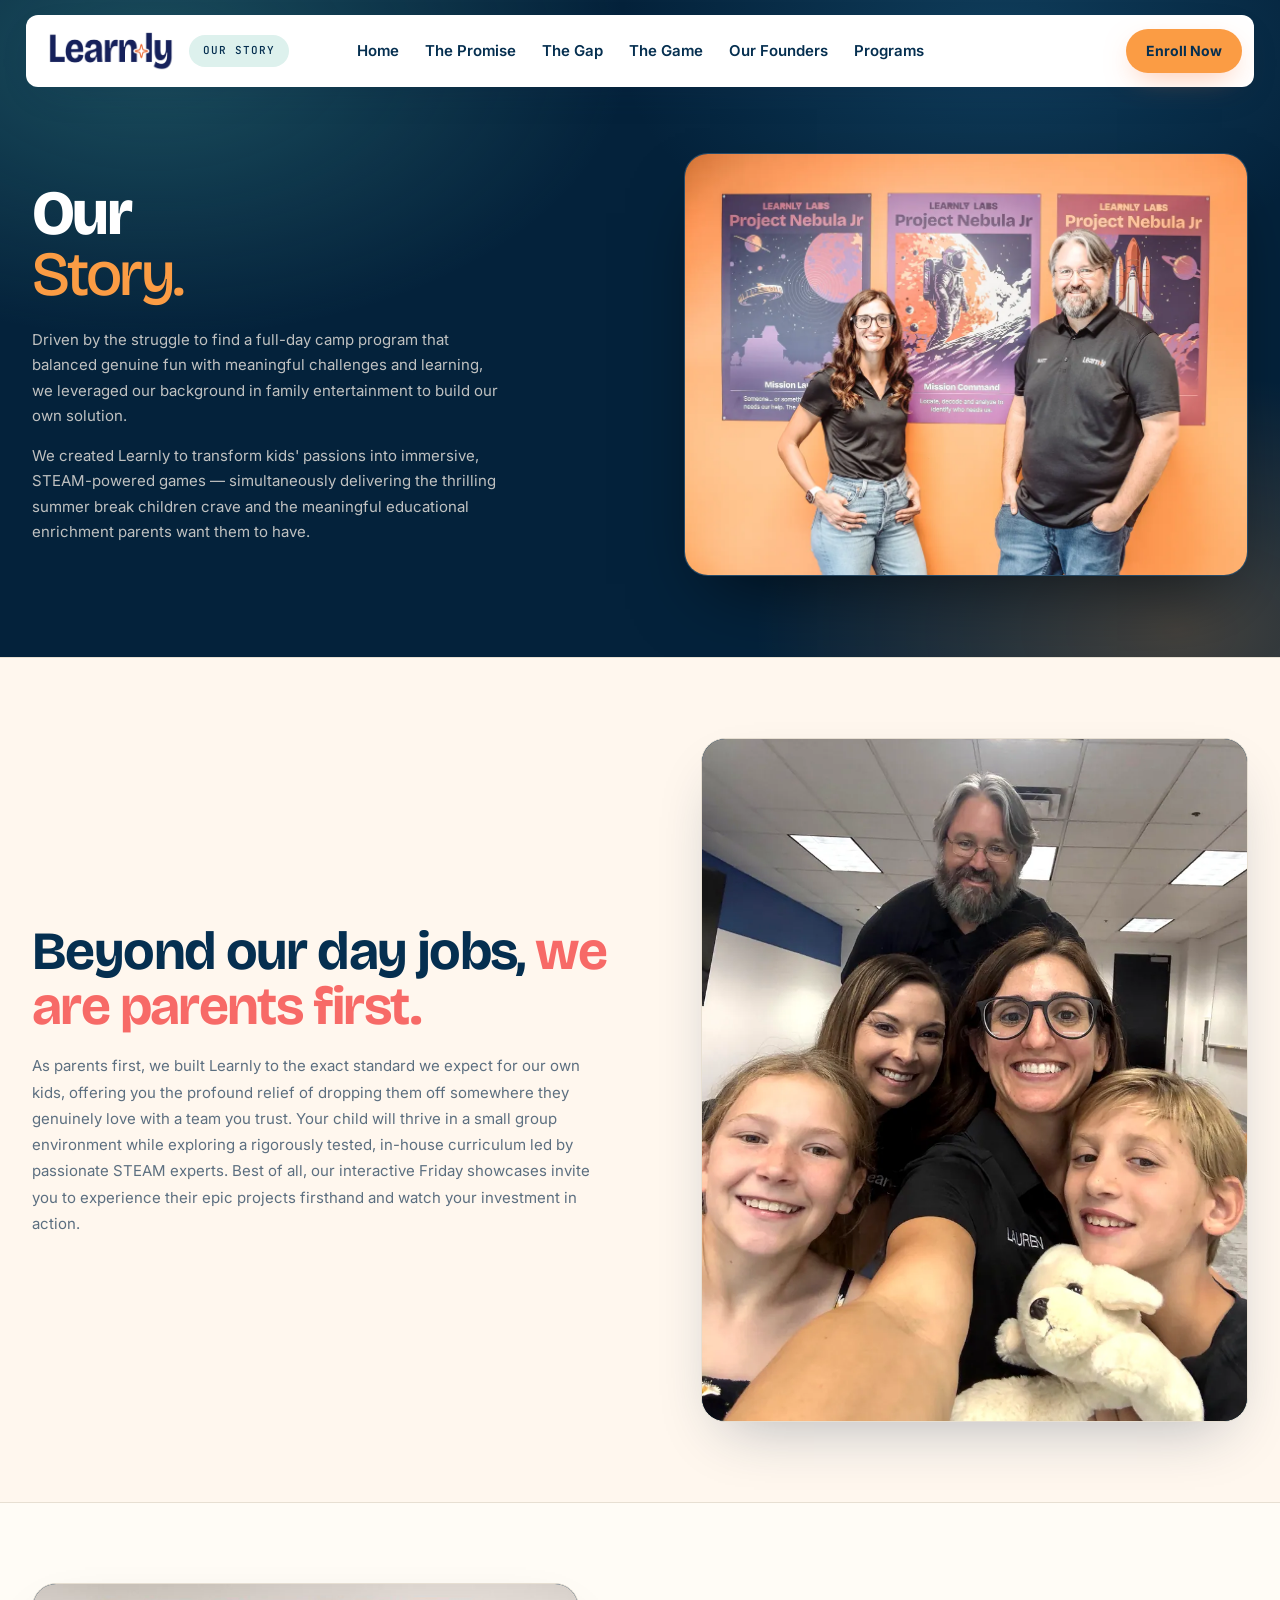
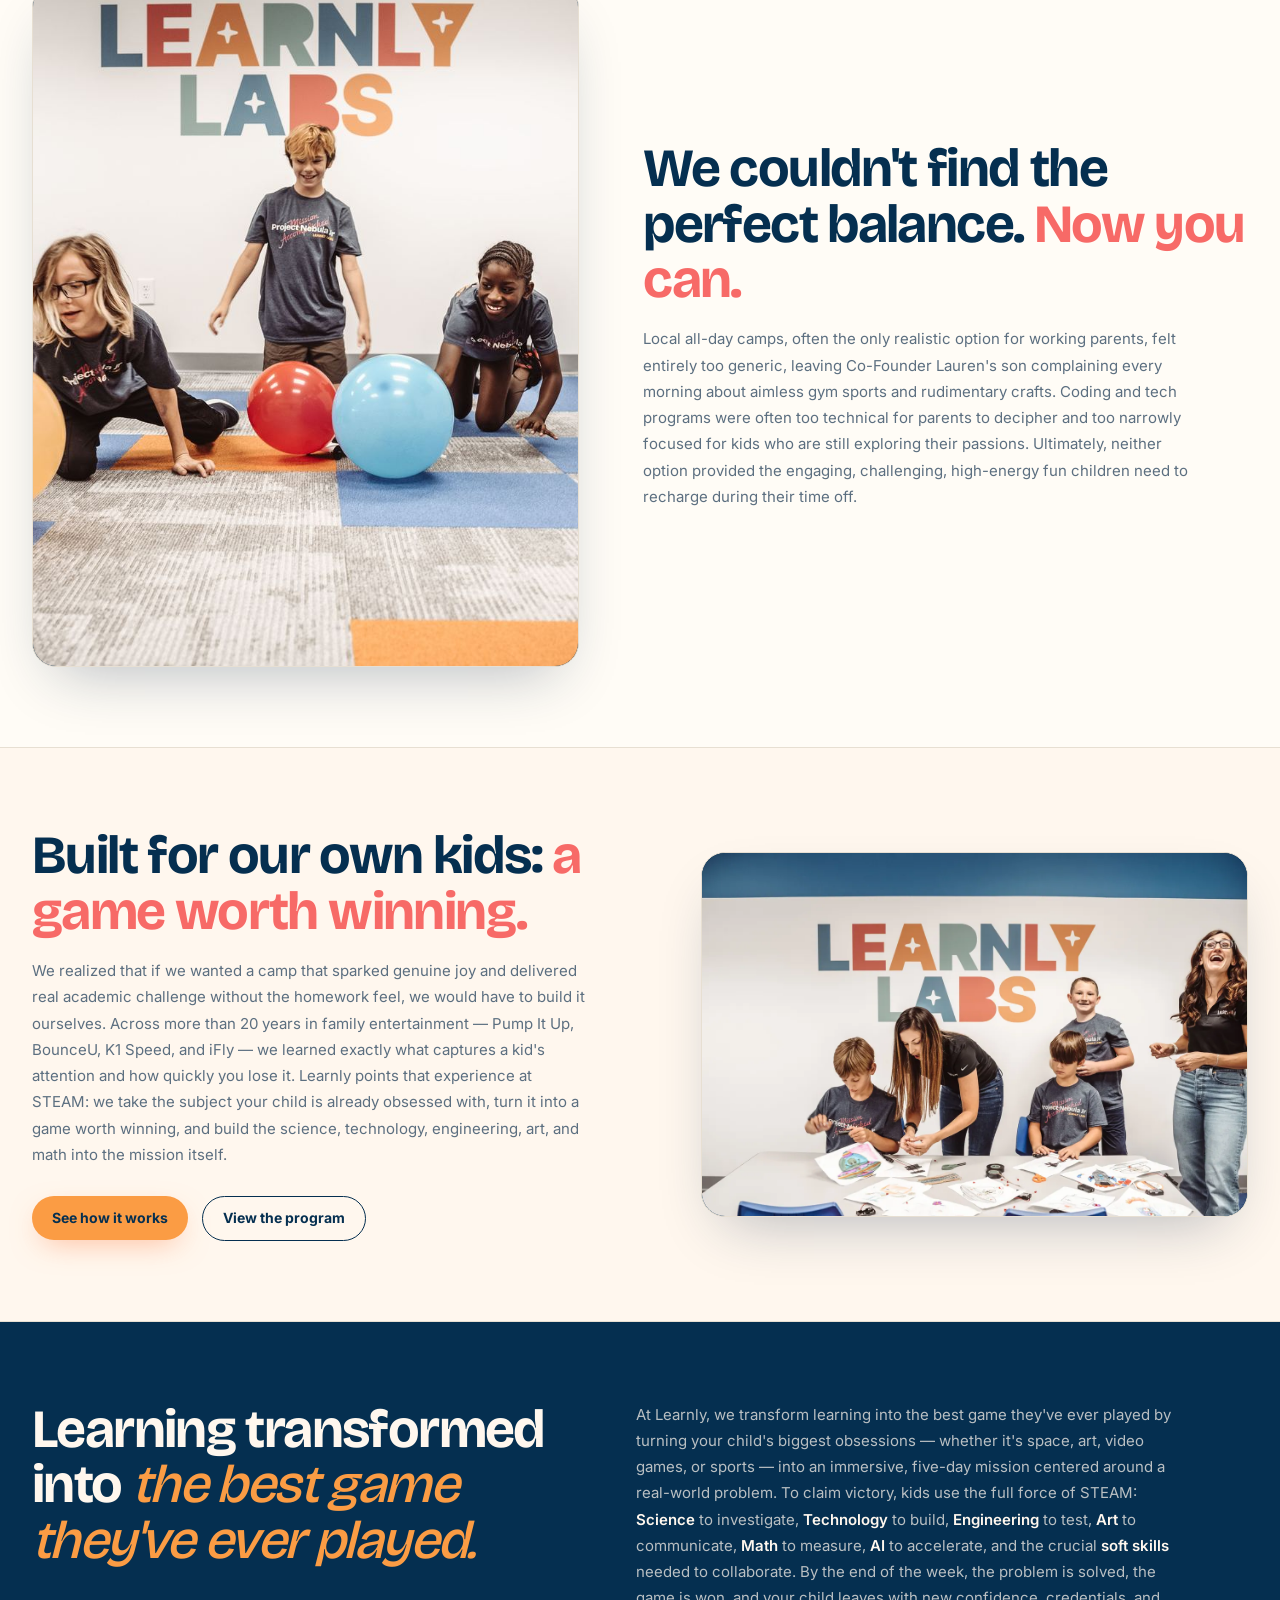
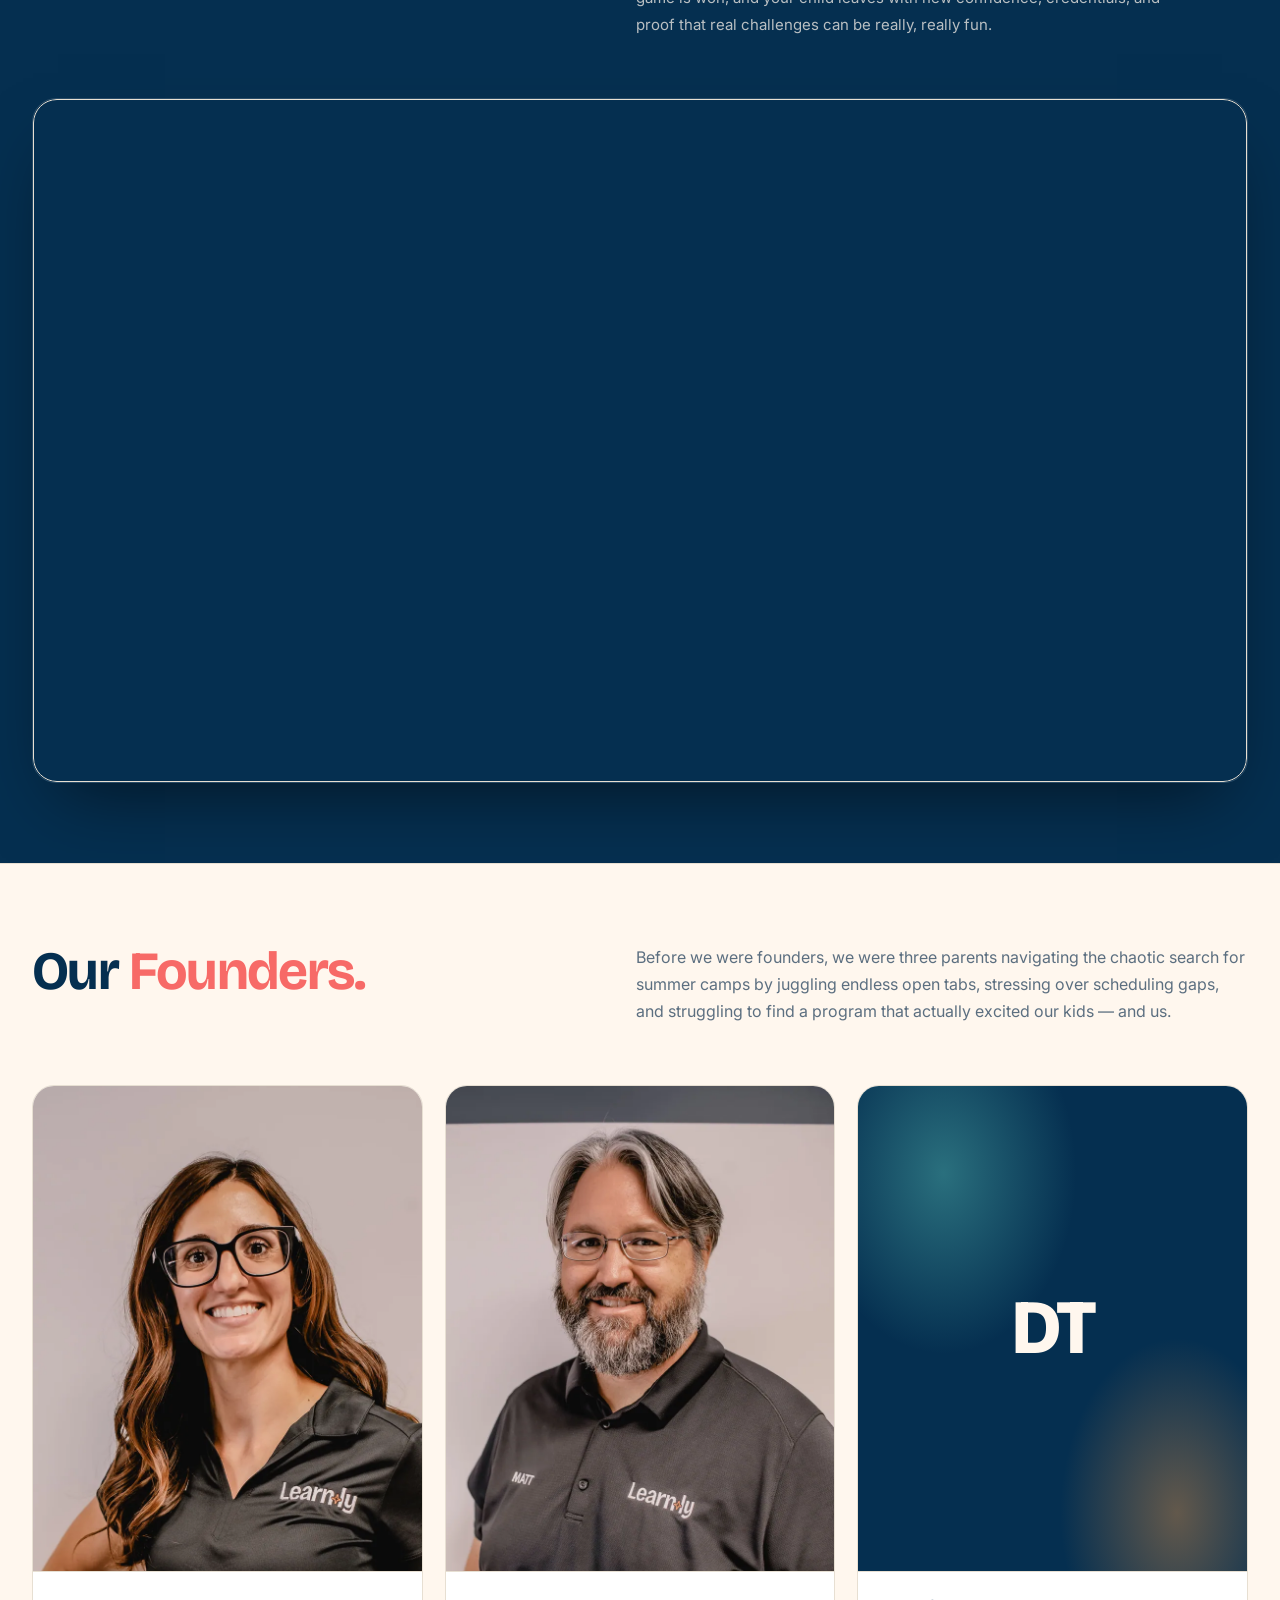
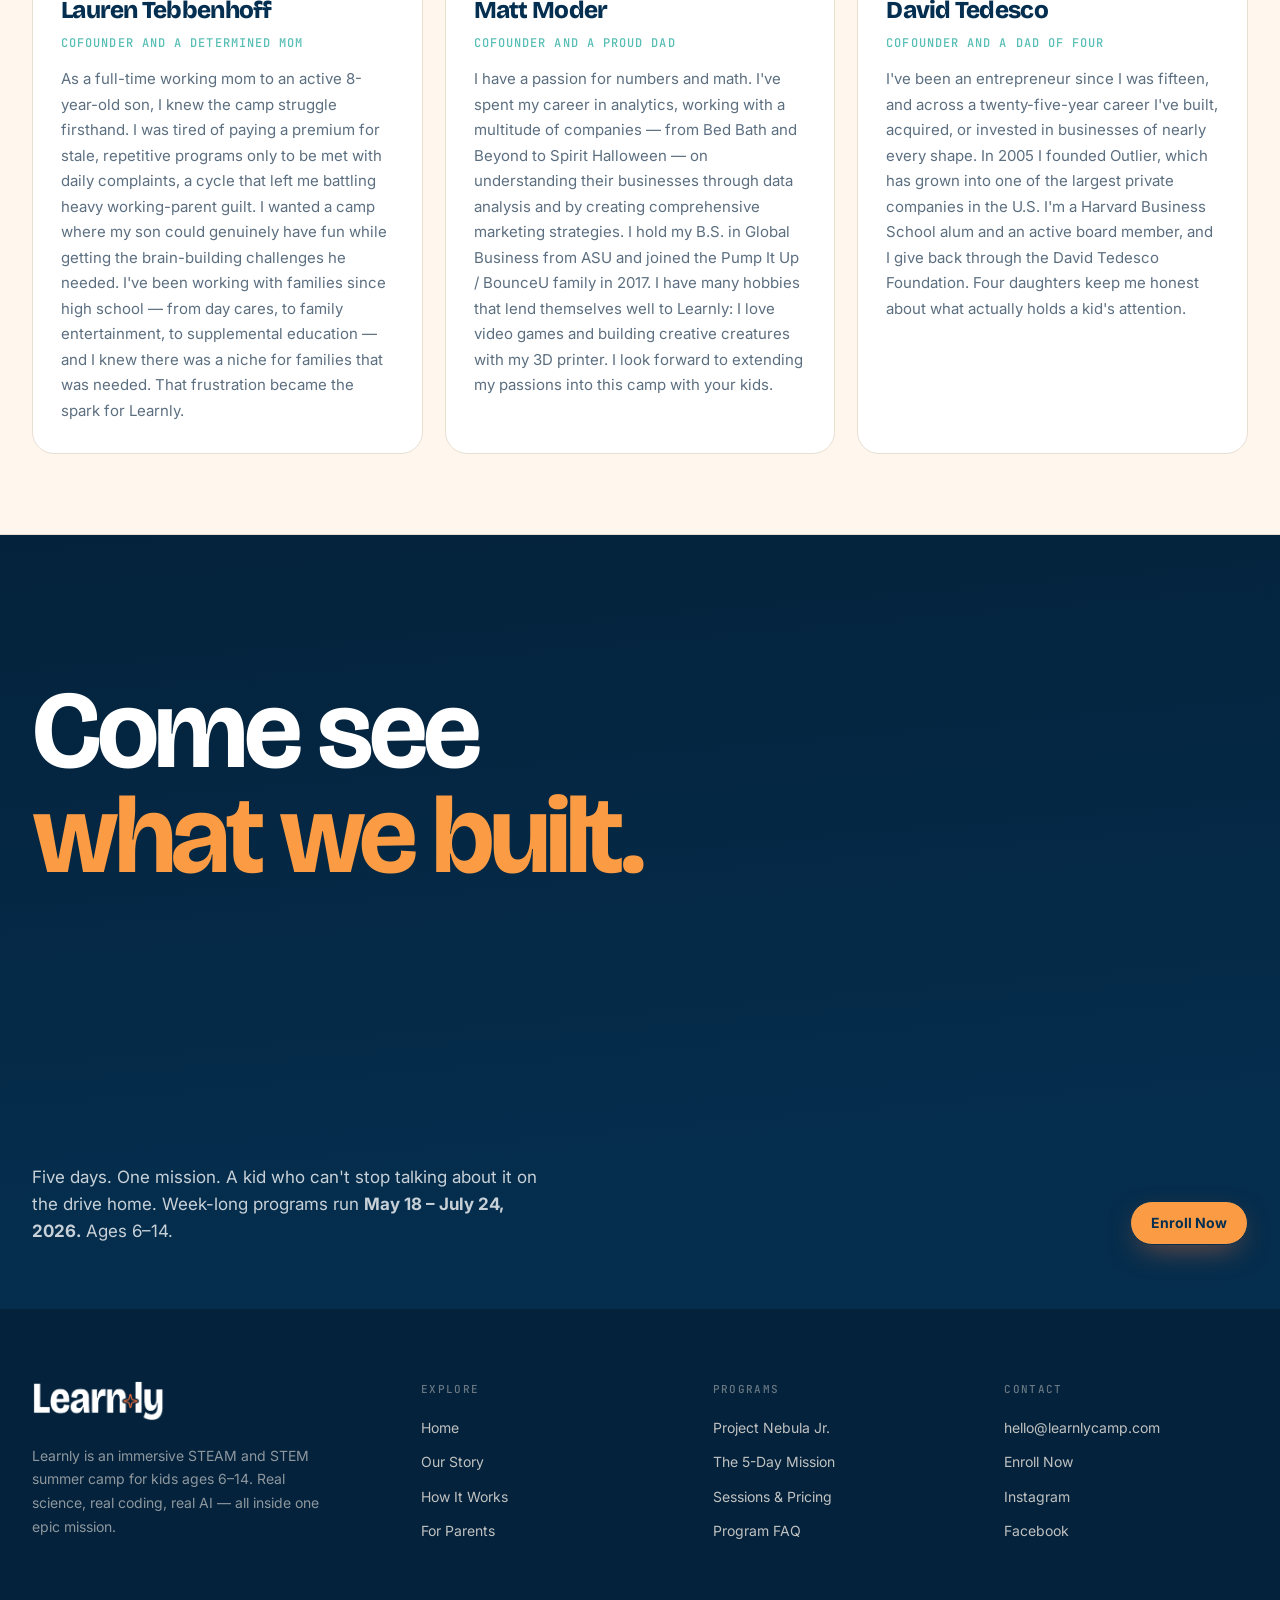
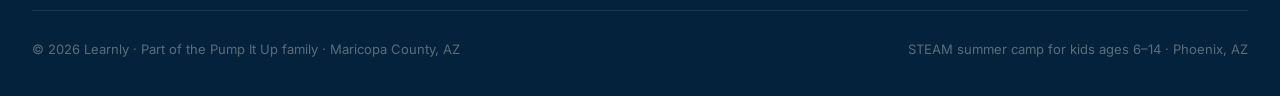
==== about.html @ 038bbc1c "initial version" ====
<!DOCTYPE html>
<html lang="en">
<head>
<meta charset="UTF-8">
<meta name="viewport" content="width=device-width, initial-scale=1.0">
<title>Our Story — Why We Built Learnly | Learnly</title>
<meta name="description" content="Why we built Learnly: the gap we kept hitting as parents, the camp we built instead, and the three founders behind it.">
<meta property="og:type" content="website">
<meta property="og:title" content="Our Story — Learnly">
<meta property="og:description" content="Beyond our day jobs, we are parents first. The story behind Learnly and the three founders who built it.">
<link rel="preconnect" href="https://fonts.googleapis.com">
<link rel="preconnect" href="https://fonts.gstatic.com" crossorigin>
<link href="https://fonts.googleapis.com/css2?family=Bricolage+Grotesque:opsz,wght@12..96,400;12..96,500;12..96,700;12..96,800&family=Inter:ital,wght@0,400;0,500;0,600;0,700;1,400&family=JetBrains+Mono:wght@400;500&display=swap" rel="stylesheet">
<link rel="stylesheet" href="css/about.css">
<link rel="stylesheet" href="css/learnly.css">
</head>
<body>

<div class="scroll-progress" aria-hidden="true"></div>

<nav class="nav" aria-label="Main">
  <div class="nav-inner">
    <a href="index.html" class="nav-logo"><img src="assets/logo.png" alt="Learnly — back to homepage"></a>
    <span class="nav-program">Our Story</span>
    <div class="nav-links">
      <a href="index.html">Home</a>
      <a href="#promise">The Promise</a>
      <a href="#origin">The Gap</a>
      <a href="#game">The Game</a>
      <a href="#founders">Our Founders</a>
      <a href="project-nebula.html">Programs</a>
    </div>
    <a href="index.html#enroll" class="btn btn-orange nav-cta">Enroll Now</a>
    <button class="nav-burger" aria-label="Open menu" aria-expanded="false" aria-controls="mobile-menu">
      <span class="nav-burger-line"></span>
      <span class="nav-burger-line"></span>
    </button>
  </div>
</nav>

<div class="nav-overlay" aria-hidden="true"></div>
<div class="mobile-menu" id="mobile-menu">
  <nav class="mobile-menu-links" aria-label="Mobile">
    <a href="index.html">Home</a>
    <a href="#promise">The Promise</a>
    <a href="#origin">The Gap</a>
    <a href="#game">The Game</a>
    <a href="#founders">Our Founders</a>
    <a href="project-nebula.html">Programs</a>
  </nav>
  <a href="index.html#enroll" class="btn btn-orange mobile-menu-cta">Enroll Now</a>
</div>

<header class="story-hero">
  <div class="container">
    <div class="story-hero-grid">
      <div class="story-hero-copy">
        <h1 data-split>
          <span class="split-line">Our</span>
          <span class="split-line"><em>Story.</em></span>
        </h1>
        <div class="story-hero-side">
          <p data-reveal>Driven by the struggle to find a full-day camp program that balanced genuine fun with meaningful challenges and learning, we leveraged our background in family entertainment to build our own solution.</p>
          <p class="delay-1" data-reveal>We created Learnly to transform kids' passions into immersive, STEAM-powered games — simultaneously delivering the thrilling summer break children crave and the meaningful educational enrichment parents want them to have.</p>
        </div>
      </div>
      <figure class="story-hero-photo" data-reveal="right">
        <img src="assets/about-hero.webp" alt="Learnly founders Lauren Tebbenhoff and Matt Moder standing in front of three Project Nebula Jr. mission posters" width="1280" height="853">
      </figure>
    </div>
  </div>
</header>

<section class="section-cream" id="promise">
  <div class="container">
    <div class="split-two" data-reveal>
      <div class="split-copy-col">
        <h2>Beyond our day jobs, <em class="custom">we are parents first.</em></h2>
        <p class="split-copy">As parents first, we built Learnly to the exact standard we expect for our own kids, offering you the profound relief of dropping them off somewhere they genuinely love with a team you trust. Your child will thrive in a small group environment while exploring a rigorously tested, in-house curriculum led by passionate STEAM experts. Best of all, our interactive Friday showcases invite you to experience their epic projects firsthand and watch your investment in action.</p>
      </div>
      <div class="split-media">
        <figure class="photo-frame photo-frame--portrait">
          <img src="assets/about-focus-group.webp" alt="Learnly co-founders with their kids in the Learnly Labs classroom" loading="lazy">
        </figure>
      </div>
    </div>
  </div>
</section>

<section id="origin">
  <div class="container">
    <div class="split-two split-two--media-first" data-reveal>
      <div class="split-media">
        <figure class="photo-frame photo-frame--portrait">
          <img src="assets/learnly-labs.jpg" alt="Kids racing balloon-powered cars across the Learnly Labs floor" loading="lazy">
        </figure>
      </div>
      <div class="split-copy-col">
        <h2>We couldn't find the perfect balance. <em class="custom">Now you can.</em></h2>
        <p class="split-copy">Local all-day camps, often the only realistic option for working parents, felt entirely too generic, leaving Co-Founder Lauren's son complaining every morning about aimless gym sports and rudimentary crafts. Coding and tech programs were often too technical for parents to decipher and too narrowly focused for kids who are still exploring their passions. Ultimately, neither option provided the engaging, challenging, high-energy fun children need to recharge during their time off.</p>
      </div>
    </div>
  </div>
</section>

<section class="section-cream">
  <div class="container">
    <div class="split-two" data-reveal>
      <div class="split-copy-col">
        <h2>Built for our own kids: <em class="custom">a game worth winning.</em></h2>
        <p class="split-copy">We realized that if we wanted a camp that sparked genuine joy and delivered real academic challenge without the homework feel, we would have to build it ourselves. Across more than 20 years in family entertainment — Pump It Up, BounceU, K1 Speed, and iFly — we learned exactly what captures a kid's attention and how quickly you lose it. Learnly points that experience at STEAM: we take the subject your child is already obsessed with, turn it into a game worth winning, and build the science, technology, engineering, art, and math into the mission itself.</p>
        <div class="hero-cta hero-cta-left">
          <a href="index.html#how-it-works" class="btn btn-orange">See how it works</a>
          <a href="project-nebula.html" class="btn btn-outline">View the program</a>
        </div>
      </div>
      <div class="split-media">
        <figure class="photo-frame">
          <img src="assets/about-session.webp" alt="A Learnly instructor helping campers wire circuits onto their drawings under the Learnly Labs wall logo" loading="lazy">
        </figure>
      </div>
    </div>
  </div>
</section>

<section class="section-dark method-section" id="game">
  <div class="container">
    <div class="method-head">
      <h2 data-reveal>Learning transformed into <em>the best game they've ever played.</em></h2>
      <p class="method-body delay-1" data-reveal>At Learnly, we transform learning into the best game they've ever played by turning your child's biggest obsessions — whether it's space, art, video games, or sports — into an immersive, five-day mission centered around a real-world problem. To claim victory, kids use the full force of STEAM: <strong>Science</strong> to investigate, <strong>Technology</strong> to build, <strong>Engineering</strong> to test, <strong>Art</strong> to communicate, <strong>Math</strong> to measure, <strong>AI</strong> to accelerate, and the crucial <strong>soft skills</strong> needed to collaborate. By the end of the week, the problem is solved, the game is won, and your child leaves with new confidence, credentials, and proof that real challenges can be really, really fun.</p>
    </div>

    <div class="method-media" data-reveal>
      <div class="video-frame ratio-video" data-cursor="Play" data-lightbox="assets/hero-loop.mp4" role="button" tabindex="0" aria-label="Play the Learnly mission video">
        <video autoplay muted loop playsinline preload="none" aria-label="A Learnly mission in progress">
          <source src="assets/hero-loop.mp4" type="video/mp4">
        </video>
      </div>
    </div>
  </div>
</section>

<section class="section-cream" id="founders">
  <div class="container">
    <div class="founders-head" data-reveal>
      <h2>Our <em class="custom">Founders.</em></h2>
      <p class="section-lede">Before we were founders, we were three parents navigating the chaotic search for summer camps by juggling endless open tabs, stressing over scheduling gaps, and struggling to find a program that actually excited our kids — and us.</p>
    </div>
    <div class="founders-grid" data-stagger>

      <article class="founder">
        <div class="founder-photo">
          <img src="assets/founder-lauren.webp" alt="Lauren Tebbenhoff, Learnly co-founder" loading="lazy">
        </div>
        <div class="founder-body">
          <div class="founder-head">
            <h3 class="founder-name">Lauren Tebbenhoff</h3>
            <span class="founder-role">Cofounder and a determined mom</span>
          </div>
          <p class="founder-bio">As a full-time working mom to an active 8-year-old son, I knew the camp struggle firsthand. I was tired of paying a premium for stale, repetitive programs only to be met with daily complaints, a cycle that left me battling heavy working-parent guilt. I wanted a camp where my son could genuinely have fun while getting the brain-building challenges he needed. I've been working with families since high school — from day cares, to family entertainment, to supplemental education — and I knew there was a niche for families that was needed. That frustration became the spark for Learnly.</p>
        </div>
      </article>

      <article class="founder">
        <div class="founder-photo">
          <img src="assets/founder-matt.webp" alt="Matt Moder, Learnly co-founder" loading="lazy">
        </div>
        <div class="founder-body">
          <div class="founder-head">
            <h3 class="founder-name">Matt Moder</h3>
            <span class="founder-role">Cofounder and a proud dad</span>
          </div>
          <p class="founder-bio">I have a passion for numbers and math. I've spent my career in analytics, working with a multitude of companies — from Bed Bath and Beyond to Spirit Halloween — on understanding their businesses through data analysis and by creating comprehensive marketing strategies. I hold my B.S. in Global Business from ASU and joined the Pump It Up / BounceU family in 2017. I have many hobbies that lend themselves well to Learnly: I love video games and building creative creatures with my 3D printer. I look forward to extending my passions into this camp with your kids.</p>
        </div>
      </article>

      <article class="founder">
        <div class="founder-photo founder-photo--mono" aria-hidden="true">
          <span class="founder-monogram">DT</span>
        </div>
        <div class="founder-body">
          <div class="founder-head">
            <h3 class="founder-name">David Tedesco</h3>
            <span class="founder-role">Cofounder and a dad of four</span>
          </div>
          <p class="founder-bio">I've been an entrepreneur since I was fifteen, and across a twenty-five-year career I've built, acquired, or invested in businesses of nearly every shape. In 2005 I founded Outlier, which has grown into one of the largest private companies in the U.S. I'm a Harvard Business School alum and an active board member, and I give back through the David Tedesco Foundation. Four daughters keep me honest about what actually holds a kid's attention.</p>
        </div>
      </article>

    </div>
  </div>
</section>

<section class="cta-hero">
  <div class="cta-hero-media">
    <video autoplay muted loop playsinline preload="none" aria-hidden="true">
      <source src="assets/hero-loop.mp4" type="video/mp4">
    </video>
  </div>
  <div class="cta-hero-content">
    <h2 class="cta-hero-heading" data-split>
      <span class="split-line">Come see</span>
      <span class="split-line"><em class="custom">what we built.</em></span>
    </h2>
    <div class="cta-hero-bottom">
      <p data-reveal>Five days. One mission. A kid who can't stop talking about it on the drive home. Week-long programs run <strong>May 18 – July 24, 2026.</strong> Ages 6–14.</p>
      <a href="index.html#enroll" class="btn btn-orange delay-1" data-reveal>Enroll Now</a>
    </div>
  </div>
</section>

<footer>
  <div class="container">
    <div class="footer-grid">
      <div class="footer-brand">
        <img src="assets/logo-white.png" alt="Learnly">
        <p>Learnly is an immersive STEAM and STEM summer camp for kids ages 6–14. Real science, real coding, real AI — all inside one epic mission.</p>
      </div>
      <div class="footer-col">
        <p class="footer-label">Explore</p>
        <a href="index.html">Home</a>
        <a href="about.html">Our Story</a>
        <a href="index.html#how-it-works">How It Works</a>
        <a href="index.html#parents">For Parents</a>
      </div>
      <div class="footer-col">
        <p class="footer-label">Programs</p>
        <a href="project-nebula.html">Project Nebula Jr.</a>
        <a href="project-nebula.html#days">The 5-Day Mission</a>
        <a href="project-nebula.html#sessions">Sessions &amp; Pricing</a>
        <a href="project-nebula.html#faq">Program FAQ</a>
      </div>
      <div class="footer-col">
        <p class="footer-label">Contact</p>
        <a href="mailto:hello@learnlycamp.com">hello@learnlycamp.com</a>
        <a href="index.html#enroll">Enroll Now</a>
        <a href="#">Instagram</a>
        <a href="#">Facebook</a>
      </div>
    </div>
    <div class="footer-bottom">
      <span>© 2026 Learnly · Part of the Pump It Up family · Maricopa County, AZ</span>
      <span>STEAM summer camp for kids ages 6–14 · Phoenix, AZ</span>
    </div>
  </div>
</footer>

<script src="js/learnly.js"></script>
</body>
</html>
---- css/about.css ----
.story-hero {
  background: var(--navy-deep);
  padding: clamp(140px, 17vh, 190px) 0 clamp(64px, 9vh, 104px);
  position: relative;
  overflow: hidden;
}

.story-hero::before {
  content: '';
  position: absolute;
  inset: 0;
  background:
    radial-gradient(60% 70% at 12% 8%, rgba(87, 190, 181, 0.28), transparent 62%),
    radial-gradient(55% 65% at 92% 96%, rgba(251, 156, 68, 0.26), transparent 60%),
    radial-gradient(45% 55% at 78% 6%, rgba(41, 120, 160, 0.32), transparent 66%);
}

.story-hero .container {
  position: relative;
  z-index: 2;
}

.story-hero-grid {
  display: grid;
  grid-template-columns: minmax(0, 1.02fr) minmax(0, 0.98fr);
  gap: clamp(36px, 5vw, 64px);
  align-items: center;
}

.story-hero h1 {
  color: #fff;
  font-size: clamp(38px, 4.9vw, 68px);
  letter-spacing: -0.04em;
  line-height: 0.96;
  margin-bottom: 22px;
}

.story-hero h1 em {
  font-style: normal;
  color: var(--orange);
}

.story-hero-side p {
  color: rgba(255, 247, 238, 0.75);
  font-size: clamp(15px, 1.15vw, 17px);
  line-height: 1.7;
  max-width: 52ch;
}

.story-hero-side p + p {
  margin-top: 14px;
}

.story-hero-photo {
  position: relative;
  margin: 0;
  border-radius: var(--radius-l);
  overflow: hidden;
  aspect-ratio: 4 / 3;
  background: var(--navy);
  border: 1.5px solid rgba(255, 247, 238, 0.14);
  box-shadow: 0 34px 70px -26px rgba(0, 0, 0, 0.6);
}

.story-hero-photo img {
  width: 100%;
  height: 100%;
  object-fit: cover;
  display: block;
}

@media (max-width: 960px) {
  .story-hero-grid {
    grid-template-columns: minmax(0, 1fr);
    gap: 32px;
  }

  .story-hero-side p {
    max-width: none;
  }
}

.split-two {
  display: grid;
  grid-template-columns: minmax(0, 1.05fr) minmax(0, 0.95fr);
  gap: clamp(32px, 5vw, 72px);
  align-items: center;
}

.split-two--media-first {
  grid-template-columns: minmax(0, 0.95fr) minmax(0, 1.05fr);
}

.split-copy {
  margin-top: 18px;
  font-size: clamp(15px, 1.15vw, 17px);
  line-height: 1.75;
  color: var(--muted);
  max-width: 62ch;
}

.split-copy-col .hero-cta {
  margin-top: 28px;
  justify-content: flex-start;
}

@media (max-width: 960px) {
  .split-two,
  .split-two--media-first {
    grid-template-columns: minmax(0, 1fr);
    gap: 32px;
  }

  .split-two--media-first .split-media {
    order: 2;
  }

  .split-copy {
    max-width: none;
  }
}

.photo-frame {
  position: relative;
  margin: 0;
  border-radius: var(--radius-l);
  overflow: hidden;
  background: var(--navy);
  border: 1.5px solid var(--line);
  box-shadow: 0 26px 58px -24px rgba(15, 39, 71, 0.32);
}

.photo-frame img {
  width: 100%;
  height: auto;
  display: block;
}

.photo-frame--portrait {
  aspect-ratio: 4 / 5;
}

.photo-frame--portrait img {
  height: 100%;
  object-fit: cover;
  object-position: center 58%;
}

.method-head {
  display: grid;
  grid-template-columns: minmax(0, 0.95fr) minmax(0, 1.05fr);
  gap: clamp(28px, 4vw, 64px);
  align-items: start;
  margin-bottom: clamp(40px, 5vw, 60px);
}

.method-head h2 {
  margin-bottom: 0;
}

.method-body {
  font-size: clamp(15px, 1.15vw, 17px);
  line-height: 1.75;
  color: rgba(255, 247, 238, 0.72);
  max-width: 62ch;
}

.method-body strong {
  color: var(--cream);
  font-weight: 600;
}

.method-media {
  border-radius: var(--radius-l);
  overflow: hidden;
  border: 1.5px solid rgba(255, 247, 238, 0.14);
  box-shadow: 0 34px 70px -26px rgba(0, 0, 0, 0.55);
}

@media (max-width: 960px) {
  .method-head {
    grid-template-columns: minmax(0, 1fr);
    gap: 18px;
  }

  .method-body {
    max-width: none;
  }
}

.founders-head {
  display: grid;
  grid-template-columns: minmax(0, 0.95fr) minmax(0, 1.05fr);
  gap: clamp(28px, 4vw, 64px);
  align-items: start;
  margin-bottom: clamp(40px, 5vw, 60px);
}

.founders-head h2 {
  margin-bottom: 0;
}

.founders-head .section-lede {
  max-width: 66ch;
}

.founders-grid {
  display: grid;
  grid-template-columns: repeat(3, minmax(0, 1fr));
  gap: 22px;
  align-items: stretch;
}

.founder {
  background: #fff;
  border: 1.5px solid var(--line);
  border-radius: 22px;
  overflow: hidden;
  display: flex;
  flex-direction: column;
  transition: transform 0.4s var(--ease-out), box-shadow 0.4s var(--ease-out), border-color 0.4s;
}

.founder:hover {
  transform: translateY(-5px);
  box-shadow: 0 28px 56px -22px rgba(15, 39, 71, 0.18);
  border-color: #d9cfbf;
}

.founder-photo {
  position: relative;
  aspect-ratio: 4 / 5;
  overflow: hidden;
  background: var(--cream);
  border-bottom: 1.5px solid var(--line);
}

.founder-photo img {
  width: 100%;
  height: 100%;
  object-fit: cover;
  object-position: center 8%;
  display: block;
  transform: scale(1.01);
  transition: transform 0.9s var(--ease-out);
}

.founder:hover .founder-photo img {
  transform: scale(1.06);
}

.founder-photo--mono {
  display: flex;
  align-items: center;
  justify-content: center;
  background: var(--navy);
}

.founder-photo--mono::after {
  content: '';
  position: absolute;
  inset: 0;
  background:
    radial-gradient(55% 60% at 22% 18%, rgba(87, 190, 181, 0.45), transparent 62%),
    radial-gradient(50% 60% at 82% 88%, rgba(251, 156, 68, 0.38), transparent 60%);
}

.founder-monogram {
  position: relative;
  z-index: 2;
  font-family: var(--font-display);
  font-size: clamp(56px, 6vw, 84px);
  font-weight: 800;
  letter-spacing: -0.04em;
  color: var(--cream);
}

.founder-body {
  padding: 26px 28px 30px;
  display: flex;
  flex-direction: column;
  gap: 14px;
  flex: 1;
}

.founder-name {
  font-family: var(--font-display);
  font-size: clamp(22px, 1.9vw, 27px);
  font-weight: 800;
  color: var(--navy);
  letter-spacing: -0.03em;
  line-height: 1.05;
}

.founder-role {
  display: block;
  margin-top: 8px;
  font-family: var(--font-mono);
  font-size: 12px;
  font-weight: 500;
  line-height: 1.55;
  text-transform: uppercase;
  letter-spacing: 0.09em;
  color: var(--teal);
}

.founder-bio {
  font-size: 15px;
  line-height: 1.7;
  color: var(--muted);
}

@media (max-width: 1040px) {
  .founders-head {
    grid-template-columns: minmax(0, 1fr);
    gap: 16px;
  }

  .founders-grid {
    grid-template-columns: repeat(2, minmax(0, 1fr));
  }
}

@media (max-width: 680px) {
  .founders-grid {
    grid-template-columns: minmax(0, 1fr);
  }
}
---- css/learnly.css ----
:root {
  --navy: #052F50;
  --navy-deep: #04223B;
  --teal: #57BEB5;
  --teal-soft: #DDF1ED;
  --orange: #FB9C44;
  --orange-soft: #FEE3C2;
  --coral: #F76A67;
  --coral-soft: #FDDCD8;
  --blue: #2978A0;
  --blue-soft: #D9E9F1;
  --green: #30BA79;
  --green-soft: #D6F2E3;
  --olive: #45482C;
  --stone: #A19B8C;
  --cream: #FFF7EE;
  --paper: #FFFCF6;
  --ink: #052F50;
  --muted: #5C6F80;
  --line: #E7DFD2;

  --font-display: 'Bricolage Grotesque', system-ui, sans-serif;
  --font-body: 'Inter', system-ui, sans-serif;
  --font-mono: 'JetBrains Mono', monospace;

  --ease-out: cubic-bezier(0.34, 0.34, 0.02, 0.97);
  --ease-expo: cubic-bezier(0.16, 1, 0.3, 1);
  --ease-bounce: cubic-bezier(0.32, 1.51, 0.36, 0.97);
  --radius-l: 24px;
  --nav-top: clamp(14px, 2vw, 26px);
  --nav-gutter: clamp(14px, 2vw, 26px);
}

* {
  box-sizing: border-box;
  margin: 0;
  padding: 0;
}

html {
  scroll-behavior: smooth;
  overflow-x: clip;
}

body {
  font-family: var(--font-body);
  color: var(--ink);
  background: var(--paper);
  line-height: 1.6;
  -webkit-font-smoothing: antialiased;
  overflow-x: clip;
}

img,
video {
  max-width: 100%;
}

.container {
  max-width: 1280px;
  margin: 0 auto;
  padding: 0 32px;
}

.container-wide {
  max-width: 1520px;
  margin: 0 auto;
  padding: 0 32px;
}

h1,
h2,
h3 {
  font-family: var(--font-display);
  color: var(--navy);
  letter-spacing: -0.03em;
}

h1 {
  font-weight: 800;
  font-size: clamp(40px, 5.4vw, 76px);
  line-height: 0.92;
}

h2 {
  font-weight: 700;
  font-size: clamp(32px, 4.2vw, 56px);
  line-height: 1.04;
  margin-bottom: 18px;
}

h3 {
  font-weight: 700;
  font-size: 22px;
  line-height: 1.2;
  margin-bottom: 10px;
  letter-spacing: -0.01em;
}

h1 em,
h2 em {
  font-style: italic;
  color: var(--coral);
  font-weight: 500;
}

.section-lede {
  font-size: 16px;
  color: var(--muted);
  line-height: 1.7;
  max-width: 540px;
}

.section-lede--full {
  max-width: none;
}

.section-lede--center {
  margin: 0 auto;
}

section {
  padding: 80px 0;
  position: relative;
}

.section-header {
  max-width: 780px;
  margin-bottom: 45px;
}

.section-header.center {
  margin: 0 auto 64px;
  text-align: center;
}

.section-header--wide {
  max-width: 100%;
}

.section-cream {
  background: var(--cream);
  border-top: 1px solid var(--line);
  border-bottom: 1px solid var(--line);
}

.eyebrow {
  display: inline-flex;
  align-items: center;
  gap: 8px;
  font-family: var(--font-mono);
  font-size: 12px;
  font-weight: 500;
  text-transform: uppercase;
  letter-spacing: 0.09em;
  color: var(--teal);
  border-radius: 999px;
  margin-bottom: 12px;
}


.eyebrow-orange {
  color: var(--orange);
}

.eyebrow-orange::before {
  background: var(--orange);
}

@keyframes blink {
  0%, 100% {
    opacity: 1;
  }
  50% {
    opacity: 0.25;
  }
}

.btn {
  position: relative;
  display: inline-flex;
  align-items: center;
  gap: 10px;
  overflow: hidden;
  background: var(--navy);
  color: var(--cream);
  padding: 15px 30px;
  border-radius: 999px;
  font-family: var(--font-body);
  font-weight: 700;
  font-size: 16px;
  text-decoration: none;
  border: none;
  cursor: pointer;
  isolation: isolate;
  transition: color 0.35s var(--ease-out), transform 0.35s var(--ease-out), box-shadow 0.35s var(--ease-out);
}

.btn::after {
  content: '';
  position: absolute;
  inset: 0;
  z-index: -1;
  border-radius: inherit;
  background: var(--orange);
  transform: translateY(101%);
  transition: transform 0.45s var(--ease-expo);
}

.btn:hover {
  color: var(--navy);
  transform: translateY(-2px);
}

.btn:hover::after {
  transform: translateY(0);
}

.btn .btn-arrow {
  transition: transform 0.35s var(--ease-out);
}
.btn .btn-arrow.horizontal{
  transform:rotate(-90deg);
}
.btn-orange:hover .btn-arrow.horizontal{
  transform:rotate(-90deg);
}
.btn-outline:hover .btn-arrow.horizontal{
  transform:rotate(-90deg);
}
.btn:hover .btn-arrow {
  transform: translateX(5px);
}

.btn-orange {
  background: var(--orange);
  color: var(--navy);
  box-shadow: 0 10px 30px -10px rgba(255, 122, 61, 0.55);
}

.btn-orange::after {
  background: var(--navy);
}

.btn-orange:hover {
  box-shadow: 0 10px 30px -10px rgba(0, 0, 0, 0.55);
  color: var(--cream);
}

.btn-outline {
  background: transparent;
  color: var(--navy);
  border: 1.5px solid var(--navy);
  box-shadow: none;
}

.btn-outline::after {
  background: var(--navy);
}

.btn-outline:hover {
  color: var(--cream);
}

.btn-ghost {
  background: rgba(255, 255, 255, 0.1);
  color: #fff;
  border: 1.5px solid rgba(255, 255, 255, 0.45);
  backdrop-filter: blur(8px);
  box-shadow: none;
}

.btn-ghost::after {
  background: #fff;
}

.btn-ghost:hover {
  color: var(--navy);
}

.nav {
  position: fixed;
  top: var(--nav-top);
  left: 0;
  right: 0;
  z-index: 1000;
  display: flex;
  justify-content: center;
  pointer-events: none;
  padding: 0 var(--nav-gutter);
}

.nav-inner {
  pointer-events: all;
  position: relative;
  width: 100%;
  max-width: calc(100% - 80px);
  height: 72px;
  background: #fff;
  border-radius: 12px;
  box-shadow: 0 12px 40px -18px rgba(15, 39, 71, 0.3);
  display: flex;
  align-items: center;
  justify-content: space-between;
  padding: 0 12px 0 22px;
  transition: max-width 1s cubic-bezier(0.4, 0, 0.2, 1);
}

.nav.scrolled .nav-inner {
  width: 100%;
  max-width: 1280px;
}

.nav-logo {
  display: flex;
  align-items: center;
  text-decoration: none;
}

.nav-logo img {
  height: 38px;
  width: auto;
  display: block;
}

.nav-program {
  font-family: var(--font-mono);
  font-size: 11px;
  font-weight: 500;
  text-transform: uppercase;
  letter-spacing: 0.09em;
  color: var(--navy);
  background: var(--teal-soft);
  border-radius: 999px;
  padding: 7px 14px;
  margin-left: 14px;
  white-space: nowrap;
}

@media (max-width: 1080px) {
  .nav-program {
    display: none;
  }
}

.nav-links {
  position: absolute;
  left: 50%;
  top: 50%;
  transform: translate(-50%, -50%);
  display: flex;
  gap: 26px;
  align-items: center;
  font-weight: 600;
  font-size: 15px;
  white-space: nowrap;
}

.nav-links a {
  position: relative;
  color: var(--ink);
  text-decoration: none;
  transition: color 0.25s;
}

.nav-links a::after {
  content: '';
  position: absolute;
  left: 0;
  bottom: -5px;
  height: 2px;
  width: 100%;
  background: var(--orange);
  border-radius: 2px;
  transform: scaleX(0);
  transform-origin: right;
  transition: transform 0.35s var(--ease-out);
}

.nav-links a:hover {
  color: var(--orange);
}

.nav-links a:hover::after {
  transform: scaleX(1);
  transform-origin: left;
}

.nav-cta {
  padding: 12px 24px;
  font-size: 15px;
  margin-left: auto;
}

.nav-burger {
  display: none;
  flex-direction: column;
  align-items: center;
  justify-content: center;
  gap: 6px;
  width: 42px;
  height: 42px;
  margin-left: 10px;
  border: none;
  border-radius: 10px;
  background: var(--cream);
  cursor: pointer;
  flex-shrink: 0;
}

.nav-burger-line {
  width: 20px;
  height: 2px;
  background: var(--navy);
  border-radius: 2px;
  transition: transform 0.35s var(--ease-out);
}

body.menu-open .nav-burger-line:first-child {
  transform: translateY(4px) rotate(45deg);
}

body.menu-open .nav-burger-line:last-child {
  transform: translateY(-4px) rotate(-45deg);
}

.nav-overlay {
  position: fixed;
  inset: 0;
  z-index: 997;
  background: rgba(11, 26, 47, 0.55);
  opacity: 0;
  pointer-events: none;
  transition: opacity 0.3s ease;
}

body.menu-open .nav-overlay {
  opacity: 1;
  pointer-events: all;
}

.mobile-menu {
  position: fixed;
  z-index: 998;
  left: var(--nav-gutter);
  right: var(--nav-gutter);
  top: calc(var(--nav-top) + 57px + 12px);
  bottom: var(--nav-gutter);
  background: #fff;
  border-radius: 12px;
  box-shadow: 0 24px 60px -20px rgba(15, 39, 71, 0.35);
  padding: 28px 24px;
  display: flex;
  flex-direction: column;
  justify-content: space-between;
  overflow-y: auto;
  opacity: 0;
  visibility: hidden;
  transform: translateY(-14px) rotate(-2deg);
  transform-origin: left center;
  backface-visibility: hidden;
  transition: opacity 0.3s, transform 0.5s var(--ease-bounce), visibility 0.3s;
}

body.menu-open .mobile-menu {
  opacity: 1;
  visibility: visible;
  transform: translateZ(0) rotate(0deg);
}

.mobile-menu-links {
  display: flex;
  flex-direction: column;
}

.mobile-menu-links a {
  font-family: var(--font-display);
  font-size: clamp(24px, 6vw, 32px);
  font-weight: 700;
  letter-spacing: -0.02em;
  color: var(--navy);
  text-decoration: none;
  padding: 16px 6px;
  border-bottom: 1px solid var(--line);
  opacity: 0;
  transform: translateY(12px);
  transition: opacity 0.4s var(--ease-out), transform 0.5s var(--ease-bounce), color 0.25s;
  transition-delay: calc(var(--i, 0) * 50ms);
}

.mobile-menu-links a:hover {
  color: var(--orange);
}

body.menu-open .mobile-menu-links a {
  opacity: 1;
  transform: none;
}

.mobile-menu-cta {
  justify-content: center;
  margin-top: 24px;
}

body.menu-open {
  overflow: hidden;
}

.trust-row:last-child{
  padding-bottom: 0px;
  border-bottom:0px;
}
.cta-hero {
  position: relative;
  min-height: 86vh;
  display: flex;
  padding: 0;
  overflow: hidden;
  background: var(--navy-deep);
}

.cta-hero-media {
  position: absolute;
  inset: 0;
}

.cta-hero-media video {
  width: 100%;
  height: 100%;
  object-fit: cover;
  display: block;
}

.cta-hero-media::after {
  content: '';
  position: absolute;
  inset: 0;
  background: linear-gradient(175deg, rgba(4, 34, 59, 0.55) 0%, rgba(5, 47, 80, 0.82) 75%);
}

.cta-hero-content {
  position: relative;
  z-index: 2;
  width: 100%;
  max-width: 1280px;
  margin: 0 auto;
  padding: clamp(120px, 16vh, 180px) 32px 64px;
  display: flex;
  flex-direction: column;
  justify-content: space-between;
  gap: 48px;
}

.cta-hero-heading {
  color: #fff;
  font-size: clamp(52px, 8.6vw, 128px);
  line-height: 0.95;
  letter-spacing: -0.04em;
  margin-bottom: 0;
  max-width: 12ch;
}

.cta-hero-heading em {
  color: var(--orange);
}

.cta-hero-bottom {
  display: flex;
  justify-content: space-between;
  align-items: flex-end;
  gap: 32px;
  flex-wrap: wrap;
}

.cta-hero-bottom p {
  color: rgba(255, 255, 255, 0.78);
  font-size: 17px;
  line-height: 1.6;
  max-width: 46ch;
}

@media (max-width: 600px) {
  .cta-hero {
    min-height: 70vh;
  }

  .cta-hero-content {
    padding-top: 120px;
  }
}

.cta-hero-bottom .btn{
  border:1px solid var(--navy);
}
@media (min-width: 881px) {
  .mobile-menu,
  .nav-overlay,
  .nav-burger {
    display: none;
  }
}


@media (max-width: 1080px) {
  .trust-row{
    grid-template-columns: 1fr!important;
    gap:8px;
  }
  .trust-rows{
    margin-top: 35px;
  }
  .nav-logo img{
    height: 30px;
  }
  .nav.scrolled .nav-inner {
    width: 100%;
  }

  .nav-links {
    gap: 18px;
    font-size: 14px;
  }
}
@media (max-width: 991px){
  .section-lede{
    font-size: 14px;
  }
  section{
    padding:50px 0px;
  }
  .section-header{
    max-width: 100%;
    margin-bottom: 25px;
  }
  .section-lede{
    max-width: 100%;
  }
  .nav.scrolled .nav-inner{
    max-width: 100%!important;
  }
  .split-header{
    margin-bottom: 20px!important;
  }
}
#mission .panel .panel-header>div:nth-child(2){
  position: relative;
  top:2.5px;
}
@media (max-width: 880px) {
   #mission .panel-header{
    padding:15px;
  }
  #mission .panel-body{
    padding:15px;
  }
  .cta-hero-content{
    padding-top: 40px;
    padding-left: 20px;
    padding-right: 20px;
    padding-bottom: 40px;
  }
  .cta-hero{
    min-height: 450px;
  }
  .cta-hero-bottom p{
    font-size: 15px;
  }
  .cta-hero-bottom{
    gap:15px;
  }
  .nav-links {
    display: none;
  }

  .nav-inner {
    height: 57px;
  }

  .nav-burger {
    display: inline-flex;
  }

  .nav-cta {
    padding: 10px 18px;
    font-size: 14px;
  }
}

[data-split] .split-line {
  display: block;
  overflow: hidden;
  padding-bottom: 0.08em;
  margin-bottom: -0.08em;
}

[data-split] .split-inner {
  display: block;
  transform: translateY(110%);
  clip-path: inset(0 0 100% 0);
  transition: transform 1.3s var(--ease-out), clip-path 1.3s var(--ease-out);
}

[data-split].in .split-inner {
  transform: translateY(0);
  clip-path: inset(-0.2em 0 -0.2em 0);
}

[data-reveal] {
  opacity: 0;
  transform: translateY(36px);
  transition: opacity 0.9s var(--ease-out), transform 0.9s var(--ease-out);
  transition-delay: var(--d, 0s);
}

[data-reveal="left"] {
  transform: translateX(-44px);
}

[data-reveal="right"] {
  transform: translateX(44px);
}

[data-reveal="scale"] {
  transform: scale(0.92);
}

[data-reveal="blur"] {
  transform: translateY(28px);
  transition: opacity 1.4s var(--ease-out), transform 1.4s var(--ease-out);
  transition-delay: var(--d, 0s);
}

[data-reveal].in {
  opacity: 1;
  transform: none;
  filter: none;
}

[data-stagger] > * {
  opacity: 0;
  transform: translateY(30px);
  transition: opacity 0.8s var(--ease-out), transform 0.8s var(--ease-out);
  transition-delay: calc(var(--i, 0) * 90ms);
}

[data-stagger].in > * {
  opacity: 1;
  transform: none;
}

.delay-1 {
  --d: 0.15s;
}

.delay-2 {
  --d: 0.3s;
}

.delay-3 {
  --d: 0.55s;
}

.delay-4 {
  --d: 0.7s;
}

.delay-5 {
  --d: 0.85s;
}

.delay-6 {
  --d: 1s;
}

.delay-7 {
  --d: 1.15s;
}

.delay-8 {
  --d: 1.3s;
}

.hero-pin {
  position: relative;
}

.hero-sticky {
  position: sticky;
  top: 0;
  min-height: 100vh;
  min-height: 100svh;
  overflow: hidden;
  display: flex;
  flex-direction: column;
  align-items: center;
  justify-content: center;
  padding: 118px 0 84px;
}

.hero-media {
  position: absolute;
  inset: 0;
  overflow: hidden;
  background: var(--navy-deep);
  will-change: transform;
  transform-origin: center;
}

.hero-media video {
  width: 100%;
  height: 100%;
  object-fit: cover;
  display: block;
  animation: kenburns 26s ease-in-out infinite alternate;
}

@keyframes kenburns {
  from {
    transform: scale(1);
  }
  to {
    transform: scale(1.09);
  }
}

.hero-media-overlay {
  position: absolute;
  inset: 0;
  background: linear-gradient(160deg, rgba(8, 26, 53, 0.82) 0%, rgba(15, 39, 71, 0.5) 50%, rgba(8, 26, 53, 0.8) 100%);
}

.hero-fg {
  position: relative;
  z-index: 3;
  will-change: transform, opacity, filter;
}

.hero-content {
  text-align: center;
  max-width: 960px;
  padding: 0 32px;
}

.hero-content h1 {
  color: #fff;
  font-size: clamp(34px, min(5.4vw, 11vh), 76px);
  margin-bottom: clamp(14px, 2.4vh, 24px);
  text-shadow: 0 2px 24px rgba(0, 0, 0, 0.35);
}
.hero-content h1 .teal{
  color:var(--teal);
}

.hero-eyebrow {
  display: inline-flex;
  align-items: center;
  gap: 8px;
  color: var(--teal);
  padding: 4px 10px;
  border-radius: 999px;
  font-family: var(--font-mono);
  font-size: 10px;
  font-weight: 500;
  text-transform: uppercase;
  letter-spacing: 0.03em;
  margin-bottom: clamp(10px, 3vh, 15px);
  backdrop-filter: blur(8px);
}


.hero-eyebrow--orange {
  color: var(--orange);
}

.hero-eyebrow--orange::before {
  background: var(--orange);
}

.hero-cta {
  display: flex;
  gap: 14px;
  flex-wrap: wrap;
  align-items: center;
  justify-content: center;
  margin-top: clamp(20px, 3.6vh, 20px);
}

.hero-scroll-hint {
  position: absolute;
  bottom: 30px;
  left: 50%;
  transform: translateX(-50%);
  z-index: 4;
  display: flex;
  flex-direction: column;
  align-items: center;
  gap: 10px;
  color: rgba(255, 255, 255, 0.55);
  font-family: var(--font-mono);
  font-size: 10px;
  letter-spacing: 0.12em;
  text-transform: uppercase;
  animation: floatHint 2.5s ease-in-out infinite;
}

@keyframes floatHint {
  0%, 100% {
    transform: translateX(-50%) translateY(0);
  }
  50% {
    transform: translateX(-50%) translateY(7px);
  }
}

.scroll-arrow {
  width: 22px;
  height: 22px;
  border-right: 2px solid rgba(255, 255, 255, 0.45);
  border-bottom: 2px solid rgba(255, 255, 255, 0.45);
  transform: rotate(45deg);
}

[data-speed] {
  will-change: transform;
}

.stretch-wrap {
  width: 100%;
}

[data-stretch] {
  transform: scale(var(--stretch, 0.86));
  border-radius: var(--stretch-r, 28px);
  overflow: hidden;
  will-change: transform;
  transform-origin: center;
}

.panel {
  background:#fff;
  border: 1.5px solid var(--line);
  border-radius: 22px;
  overflow: hidden;
  transition: transform 0.4s var(--ease-out), box-shadow 0.4s var(--ease-out), border-color 0.4s;
}

.panel:hover {
  transform: translateY(-5px);
  box-shadow: 0 28px 56px -22px rgba(15, 39, 71, 0.18);
  border-color: #d9cfbf;
}

.panel-header {
  padding: 28px 32px 24px;
  border-bottom: 1px solid var(--line);
  display: flex;
  align-items: flex-start;
  gap: 18px;
}

.panel-icon {
  width: 48px;
  height: 48px;
  border-radius: 14px;
  background: var(--teal-soft);
  color: var(--teal);
  display: flex;
  align-items: center;
  justify-content: center;
  font-size: 22px;
  flex-shrink: 0;
  transition: transform 0.4s var(--ease-out);
}

.panel:hover .panel-icon {
  transform: rotate(-8deg) scale(1.08);
}

.panel-icon.orange {
  background: var(--orange-soft);
  color: var(--orange);
}

.panel-icon.navy {
  background: var(--navy);
  color: var(--cream);
}

.panel-icon--green {
  background: var(--green-soft);
  color: var(--green);
}

.panel-step--green {
  color: var(--green);
}

.panel-step--teal {
  color: var(--teal);
}

.panel-icon--purple {
  background: #EDE9FE;
  color: #6D28D9;
}

.panel-step {
  font-family: var(--font-mono);
  font-size: 11px;
  color: var(--teal);
  text-transform: uppercase;
  letter-spacing: 0.08em;
}

.panel-step--orange {
  color: var(--orange);
}

.panel-step--navy {
  color: var(--navy);
}

.panel-step--day {
  font-size: 13px;
  font-weight: 700;
}

.panel-title {
  font-family: var(--font-display);
  font-size: 24px;
  font-weight: 700;
  color: var(--navy);
  letter-spacing: -0.02em;
  line-height: 1.15;
}

.panel-body {
  padding: 28px 32px;
}

.panel-desc {
  font-size: 14px;
  color: var(--muted);
  line-height: 1.7;
  margin-bottom: 22px;
}

.panel-desc:last-child {
  margin-bottom: 0;
}

.callout {
  background: var(--cream);
  border-left: 3px solid var(--teal);
  border-radius: 0 12px 12px 0;
  padding: 16px 20px;
  margin-bottom: 18px;
}

.callout strong {
  display: block;
  font-family: var(--font-display);
  font-weight: 700;
  color: var(--navy);
  margin-bottom: 4px;
  font-size: 16px;
}

.callout p {
  font-size: 14px;
  color: var(--muted);
  line-height: 1.6;
}

.callout-orange {
  border-left-color: var(--orange);
}

.chips {
  display: flex;
  flex-wrap: wrap;
  gap: 8px;
}

.chip {
  font-family: var(--font-mono);
  font-size: 12px;
  font-weight: 500;
  padding: 5px 13px;
  border-radius: 999px;
  background: var(--cream);
  color: var(--ink);
  border: 1.5px solid var(--line);
  transition: border-color 0.25s, transform 0.25s, background 0.25s;
}

.chip:hover {
  border-color: var(--teal);
  transform: translateY(-2px);
}

.row-label {
  font-family: var(--font-mono);
  font-size: 11px;
  font-weight: 500;
  text-transform: uppercase;
  letter-spacing: 0.08em;
  color: var(--muted);
  margin-bottom: 14px;
}

.panels {
  display: flex;
  flex-direction: column;
  gap: 22px;
  min-width: 0;
}

.cta-section .btn{
  border:1px solid var(--navy);
}
@media (max-width: 1440px){
  .nav-inner{
    max-width: 100%;
  }
  .nav.scrolled .nav-inner{
    max-width: calc(100% - 80px);
  }
  .nav{
    top:clamp(14px, 2vw, 15px);
  }
  .hero-content h1{
    font-size:clamp(34px, min(4vw, 11vh), 76px);
  }
  .hero-lede{
    max-width: 480px;
    margin-left: auto;
    margin-right: auto;
    font-size: clamp(12px, min(1.2vw, 1.3vh), 14px);
  }
  .btn{
    padding:10px 20px;
    font-size: 14px;
    min-height: 44px;
  }
}
@media (max-width: 960px) {
  .nav.scrolled .nav-inner{
    max-width: calc(100% - 30px);
  }
}

.ed-stats {
  display: grid;
  grid-template-columns: repeat(2, 1fr);
  gap: 26px;
  margin-top: 38px;
}

.ed-stat {
  border-top: 1px solid rgba(255, 247, 238, 0.16);
  padding-top: 18px;
}

.ed-stat-num {
  font-family: var(--font-display);
  font-size: 48px;
  font-weight: 800;
  color: var(--teal);
  letter-spacing: -0.03em;
  line-height: 1;
  font-variant-numeric: tabular-nums;
}

.ed-stat-label {
  font-size: 13px;
  color: rgba(255, 247, 238, 0.6);
  margin-top: 8px;
}

.section-dark {
  background: var(--navy);
}

.section-dark h2 {
  color: var(--cream);
}

.section-dark h2 em {
  color: var(--orange);
}
h2 em.custom , h1 em.custom{
  font-weight: bold;
  font-style: normal;
}

.section-dark .section-lede {
  color: rgba(255, 247, 238, 0.65);
}

.section-dark .eyebrow {
  background: rgba(31, 184, 166, 0.18);
  color: var(--teal);
}

.ed-grid {
  display: grid;
  grid-template-columns: 1fr 1fr;
  gap: 64px;
  align-items: start;
}

.ed-video {
  border-radius: 20px;
  overflow: hidden;
  background: var(--navy-deep);
  box-shadow: 0 24px 56px -20px rgba(0, 0, 0, 0.5);
  border: 1.5px solid rgba(255, 247, 238, 0.1);
  margin-bottom: 28px;
  aspect-ratio: 16 / 10;
}

.ed-video video {
  display: block;
  width: 100%;
  height: 100%;
  object-fit: cover;
}

.ed-checks {
  display: flex;
  flex-direction: column;
  gap: 16px;
}

.ed-check {
  display: flex;
  gap: 14px;
  align-items: flex-start;
}

.ed-check-icon {
  width: 30px;
  height: 30px;
  background: var(--teal);
  border-radius: 9px;
  display: flex;
  align-items: center;
  justify-content: center;
  flex-shrink: 0;
  color: var(--navy);
  font-size: 14px;
}

.ed-check-text {
  font-size: 15px;
  color: rgba(255, 247, 238, 0.88);
  line-height: 1.55;
}

.ed-check-text strong {
  color: var(--cream);
  font-weight: 700;
  display: block;
  margin-bottom: 3px;
}

@media (max-width: 920px) {
  .ed-grid {
    grid-template-columns: 1fr;
    gap: 44px;
  }
}

.comms-grid {
  display: grid;
  grid-template-columns: 1.15fr 1fr;
  gap: 72px;
  align-items: center;
}

.feat-list {
  margin-top: 28px;
}

.feat {
  background: var(--paper);
  border: 1.5px solid var(--line);
  border-radius: 14px;
  padding: 22px 24px;
  display: flex;
  gap: 18px;
  align-items: flex-start;
  margin-bottom: 10px;
  transition: border-color 0.3s, transform 0.3s var(--ease-out), box-shadow 0.3s;
}

.feat:hover {
  border-color: var(--orange);
  transform: translateX(6px);
  box-shadow: 0 14px 32px -18px rgba(255, 122, 61, 0.35);
}

.feat-icon {
  width: 44px;
  height: 44px;
  background: var(--orange-soft);
  color: var(--orange);
  border-radius: 12px;
  display: flex;
  align-items: center;
  justify-content: center;
  flex-shrink: 0;
  font-size: 20px;
}

.feat-body h4 {
  font-family: var(--font-display);
  font-size: 18px;
  font-weight: 700;
  color: var(--navy);
  margin-bottom: 4px;
  letter-spacing: -0.01em;
}

.feat-body p {
  font-size: 14px;
  color: var(--muted);
  line-height: 1.55;
}

.phone-mock {
  background: var(--navy);
  border-radius: 36px;
  padding: 18px;
  max-width: 340px;
  margin: 0 auto;
  box-shadow: 0 40px 80px -30px rgba(15, 39, 71, 0.45);
  transform: rotate(2deg);
  transition: transform 0.6s var(--ease-out);
}

.phone-mock:hover {
  transform: rotate(0deg) scale(1.02);
}

.phone-screen {
  background: var(--cream);
  border-radius: 22px;
  padding: 20px 16px;
}

.phone-header {
  display: flex;
  justify-content: space-between;
  align-items: center;
  margin-bottom: 18px;
  padding-bottom: 12px;
  border-bottom: 1px solid var(--line);
}

.phone-title {
  font-family: var(--font-display);
  font-weight: 700;
  color: var(--navy);
  font-size: 15px;
}

.phone-time {
  font-family: var(--font-mono);
  font-size: 11px;
  color: var(--muted);
}

.msg {
  background: var(--paper);
  border-radius: 12px;
  padding: 14px;
  margin-bottom: 10px;
  border: 1px solid var(--line);
}

.msg-from {
  font-family: var(--font-mono);
  font-size: 10px;
  color: var(--teal);
  text-transform: uppercase;
  letter-spacing: 0.08em;
  margin-bottom: 6px;
}

.msg-text {
  font-size: 13px;
  color: var(--ink);
  line-height: 1.45;
}

.msg-photo {
  aspect-ratio: 16 / 9;
  background: linear-gradient(135deg, var(--teal), var(--orange));
  border-radius: 8px;
  margin-top: 10px;
  display: flex;
  align-items: center;
  justify-content: center;
  font-size: 24px;
  opacity: 0.75;
}

@media (max-width: 920px) {
  .comms-grid {
    grid-template-columns: 1fr;
    gap: 48px;
  }
}

.cta-section {
  background: var(--orange);
  padding: 100px 0;
  position: relative;
  overflow: hidden;
}

.cta-watermark {
  position: absolute;
  bottom: -0.18em;
  right: -20px;
  font-family: var(--font-display);
  font-size: clamp(120px, 18vw, 260px);
  font-weight: 800;
  letter-spacing: -0.05em;
  color: rgba(15, 39, 71, 0.07);
  pointer-events: none;
  line-height: 1;
  white-space: nowrap;
  will-change: transform;
}

.cta-inner {
  position: relative;
  display: flex;
  justify-content: space-between;
  align-items: center;
  gap: 32px;
  flex-wrap: wrap;
}

.cta-section h2 {
  color: var(--navy);
  margin-bottom: 10px;
  max-width: 560px;
}

.cta-section p {
  color: rgba(15, 39, 71, 0.72);
  font-size: 17px;
  max-width: 520px;
}

footer {
  background: var(--navy-deep);
  color: rgba(255, 247, 238, 0.55);
  padding: 72px 0 36px;
  font-size: 14px;
}

.footer-grid {
  display: grid;
  grid-template-columns: 1.4fr 1fr 1fr 1fr;
  gap: 48px;
  margin-bottom: 56px;
}

.footer-brand img {
  height: 40px;
  margin-bottom: 16px;
}

.footer-brand p {
  max-width: 34ch;
  line-height: 1.7;
}

.footer-col h5 {
  font-family: var(--font-mono);
  font-size: 11px;
  font-weight: 500;
  text-transform: uppercase;
  letter-spacing: 0.12em;
  color: rgba(255, 247, 238, 0.4);
  margin-bottom: 18px;
}

.footer-col a {
  display: block;
  color: rgba(255, 247, 238, 0.75);
  text-decoration: none;
  margin-bottom: 12px;
  transition: color 0.25s, transform 0.25s;
  width: fit-content;
}

.footer-col a:hover {
  color: var(--orange);
  transform: translateX(4px);
}

.footer-bottom {
  border-top: 1px solid rgba(255, 247, 238, 0.1);
  padding-top: 28px;
  display: flex;
  justify-content: space-between;
  gap: 16px;
  flex-wrap: wrap;
  font-size: 13px;
  color: rgba(255, 247, 238, 0.35);
}

@media (max-width: 820px) {
  .hero-content h1{
    font-size: clamp(30px, min(4vw, 11vh), 76px);
  }
  .hero-lede{
    font-size: clamp(10px, min(1.2vw, 1.3vh), 12px);
  }
  .btn{
    font-size: 14px;
    min-height: 44px;
    padding:7px 15px;
  }
  .hero-content{
    padding:0px 20px;
  }
  .footer-grid {
    grid-template-columns: 1fr 1fr;
    gap: 36px;
  }
}

@media (max-width: 520px) {
  .hero-cta{
    flex-direction: column;
    width: 100%;
    gap:12px;
  }
  .hero-cta .btn{
    width: 100%;
    align-items: center;
    justify-content: center;
  }
  .footer-grid {
    grid-template-columns: 1fr;
  }
}

.faq-list {
  max-width: 820px;
  margin: 0 auto;
  display: flex;
  flex-direction: column;
  gap: 14px;
}

.faq-item {
  background: var(--paper);
  border: 1.5px solid var(--line);
  border-radius: 18px;
  overflow: hidden;
  transition: border-color 0.3s, box-shadow 0.3s;
}

.faq-item.open {
  border-color: var(--teal);
  box-shadow: 0 16px 40px -22px rgba(15, 39, 71, 0.18);
}

.faq-q {
  width: 100%;
  display: flex;
  justify-content: space-between;
  align-items: center;
  gap: 20px;
  padding: 22px 26px;
  background: none;
  border: none;
  cursor: pointer;
  text-align: left;
  font-family: var(--font-display);
  font-size: 18px;
  font-weight: 700;
  color: var(--navy);
  letter-spacing: -0.01em;
}

.faq-toggle {
  width: 32px;
  height: 32px;
  border-radius: 50%;
  border: 1.5px solid var(--line);
  flex-shrink: 0;
  display: flex;
  align-items: center;
  justify-content: center;
  font-size: 18px;
  color: var(--teal);
  transition: transform 0.45s var(--ease-out), background 0.3s, color 0.3s, border-color 0.3s;
}

.faq-item.open .faq-toggle {
  transform: rotate(135deg);
  background: var(--teal);
  color: #fff;
  border-color: var(--teal);
}

.faq-a {
  max-height: 0;
  overflow: hidden;
  transition: max-height 0.55s var(--ease-out);
}

.faq-a-inner {
  padding: 0 26px 24px;
  font-size: 15px;
  color: var(--muted);
  line-height: 1.7;
}

.floaty {
  position: absolute;
  pointer-events: none;
  user-select: none;
  will-change: transform;
  z-index: 0;
}

@keyframes drift {
  0%, 100% {
    transform: translate(0, 0) rotate(var(--rot, 0deg));
  }
  50% {
    transform: translate(var(--dx, 8px), var(--dy, -16px)) rotate(calc(var(--rot, 0deg) + 6deg));
  }
}

.floaty-anim {
  animation: drift var(--t, 7s) ease-in-out infinite;
}

.video-frame {
  border-radius: var(--radius-l);
  overflow: hidden;
  background: var(--navy);
  box-shadow: 0 30px 64px -22px rgba(15, 39, 71, 0.28);
  border: 1.5px solid var(--line);
}

.video-frame video {
  display: block;
  width: 100%;
  height: 100%;
  object-fit: cover;
}

.ratio-video {
  aspect-ratio: 16 / 9;
  width: 100%;
}

::selection {
  background: var(--orange);
  color: var(--navy);
}

.scroll-progress {
  position: fixed;
  top: 0;
  left: 0;
  height: 3px;
  width: 100%;
  z-index: 1200;
  transform-origin: left;
  transform: scaleX(0);
  background: linear-gradient(90deg, var(--teal), var(--orange));
  pointer-events: none;
}

@media (prefers-reduced-motion: reduce) {
  html {
    scroll-behavior: auto;
  }

  [data-reveal],
  [data-stagger] > *,
  [data-split] .split-inner {
    opacity: 1 !important;
    transform: none !important;
    clip-path: none !important;
    transition: none !important;
  }

  [data-stretch] {
    transform: none !important;
    border-radius: var(--radius-l) !important;
  }

  .floaty-anim,
  .hero-eyebrow::before,
  .hero-media video {
    animation: none !important;
  }
}

@media (max-width: 600px) {
  .container,
  .container-wide {
    padding: 0 20px;
  }

  section {
    padding: 35px 0;
  }

  .panel-header,
  .panel-body {
    padding-left: 22px;
    padding-right: 22px;
  }

  .cta-section {
    padding: 72px 0;
  }
}

.cursor {
  position: fixed;
  top: 0;
  left: 0;
  z-index: 1500;
  pointer-events: none;
  transition: opacity 0.3s;
}

.cursor.hidden {
  opacity: 0;
}

.cursor-bg {
  position: relative;
}

.cursor-bg::before {
  content: '';
  position: absolute;
  top: -24px;
  left: -24px;
  display: block;
  width: 48px;
  height: 48px;
  transform: scale(0);
  background-color: var(--orange);
  border-radius: 50%;
  transition: transform 0.25s ease-in-out, background-color 0.4s;
}

.cursor.label .cursor-bg::before {
  transform: scale(1.7);
}

.cursor-spark {
  position: absolute;
  top: -17px;
  left: -17px;
  width: 34px;
  height: 34px;
  transition: transform 0.35s var(--ease-out), opacity 0.25s ease;
  filter: drop-shadow(0 2px 6px rgba(5, 47, 80, 0.25));
}

.cursor-spark svg {
  display: block;
  width: 100%;
  height: 100%;
}

.cursor.pointer .cursor-spark {
  transform: scale(0.6) rotate(45deg);
}

.cursor.label .cursor-spark {
  transform: scale(0) rotate(120deg);
  opacity: 0;
}

.cursor-text {
  position: absolute;
  top: -18px;
  left: -18px;
  width: 36px;
  height: 36px;
  display: flex;
  align-items: center;
  justify-content: center;
  transform: scale(0) rotate(10deg);
  opacity: 0;
  color: var(--navy);
  text-align: center;
  font-family: var(--font-mono);
  font-size: 11px;
  font-weight: 500;
  text-transform: uppercase;
  letter-spacing: 0.04em;
  transition: opacity 0.4s, transform 0.3s;
}

.cursor.label .cursor-text {
  opacity: 1;
  transform: scale(1) rotate(0deg);
  transition-delay: 0.09s;
}

@media (pointer: coarse), (prefers-reduced-motion: reduce) {
  .cursor {
    display: none;
  }
}

[data-lightbox] {
  cursor: pointer;
}

.lightbox {
  position: fixed;
  inset: 0;
  z-index: 2000;
  display: flex;
  align-items: center;
  justify-content: center;
  padding: clamp(16px, 4vw, 48px);
  opacity: 0;
  visibility: hidden;
  transition: opacity 0.35s ease, visibility 0.35s;
}

body.lightbox-open .lightbox {
  opacity: 1;
  visibility: visible;
}

.lightbox-backdrop {
  position: absolute;
  inset: 0;
  background: rgba(8, 26, 53, 0.82);
  backdrop-filter: blur(10px);
}

.lightbox-frame {
  position: relative;
  width: min(1080px, 100%);
  transform: scale(0.92) translateY(20px);
  transition: transform 0.55s var(--ease-bounce);
}

body.lightbox-open .lightbox-frame {
  transform: none;
}

.lightbox-frame video {
  display: block;
  width: 100%;
  aspect-ratio: 16 / 9;
  object-fit: cover;
  background: var(--navy-deep);
  border-radius: 20px;
  box-shadow: 0 40px 120px -30px rgba(0, 0, 0, 0.7);
}

.lightbox-close {
  position: absolute;
  top: -18px;
  right: -18px;
  z-index: 2;
  width: 44px;
  height: 44px;
  border-radius: 50%;
  background: var(--orange);
  color: var(--navy);
  border: none;
  font-size: 16px;
  font-weight: 700;
  cursor: pointer;
  display: flex;
  align-items: center;
  justify-content: center;
  box-shadow: 0 10px 30px -8px rgba(0, 0, 0, 0.5);
  transition: transform 0.3s var(--ease-out), background 0.25s;
}

.lightbox-close:hover {
  transform: rotate(90deg) scale(1.08);
  background: #fff;
  padding-bottom: 3px;
}

body.lightbox-open {
  overflow: hidden;
}

@media (min-width: 601px) and (max-width: 1080px) {
  .hero-content {
    max-width: 860px;
  }

  .hero-content h1 {
    font-size: clamp(52px, 8vw, 72px);
  }

  .hero-eyebrow {
    font-size: 13px;
    padding: 9px 22px;
  }

  .hero-cta .btn {
    padding: 16px 32px;
    font-size: 17px;
  }
}

@media (max-width: 600px) {
  [data-reveal="left"] {
    transform: translateX(-20px);
  }

  [data-reveal="right"] {
    transform: translateX(20px);
  }
}

h4, h5 {
  font-family: var(--font-display);
  color: var(--navy);
  letter-spacing: -0.01em;
}

.panel-desc strong,
.section-lede strong,
.time-desc strong,
.trust-row p strong {
  font-weight: 600;
}

.inline-link {
  color: var(--orange);
  font-weight: 600;
  text-decoration: none;
  border-bottom: 1px solid rgba(251, 156, 68, 0.4);
  transition: border-color 0.25s;
}

.inline-link:hover {
  border-color: var(--orange);
}

.footer-label {
  font-family: var(--font-mono);
  font-size: 11px;
  font-weight: 500;
  text-transform: uppercase;
  letter-spacing: 0.12em;
  color: rgba(255, 247, 238, 0.4);
  margin-bottom: 18px;
  display: block;
}
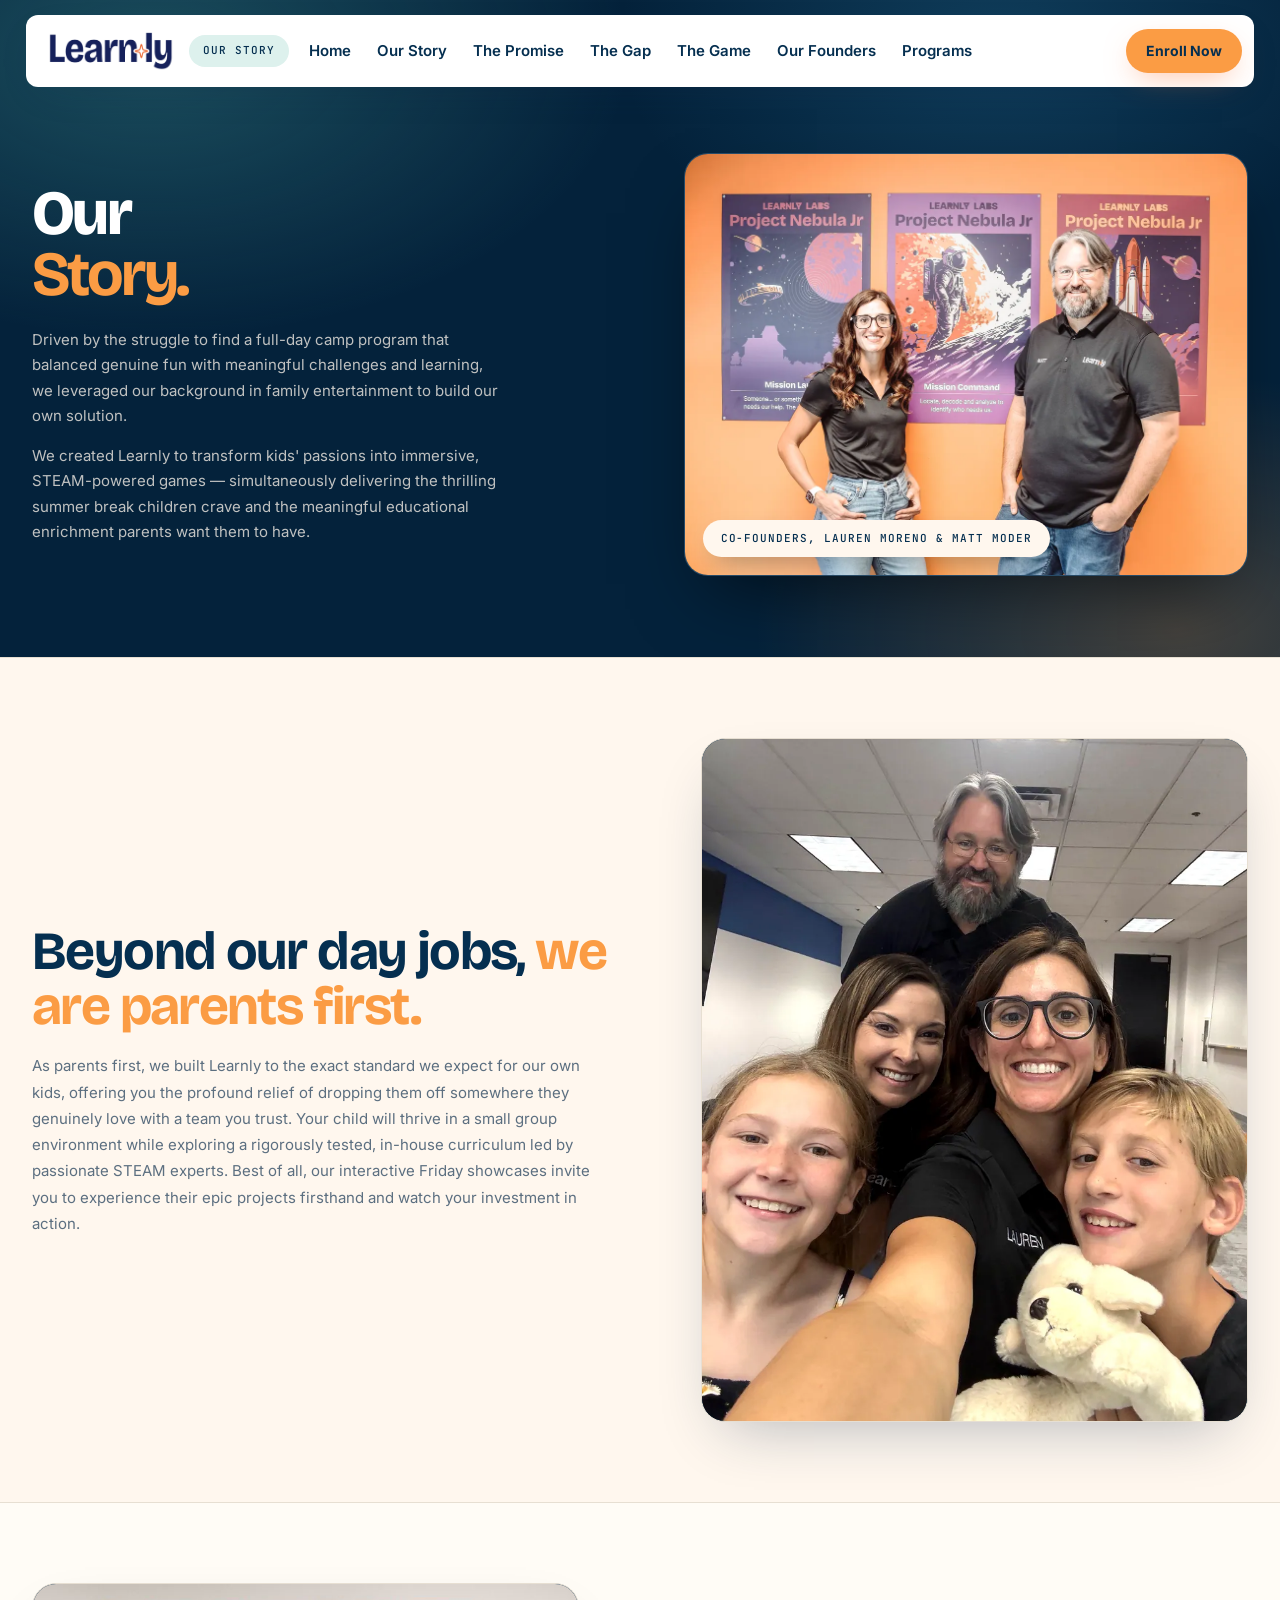
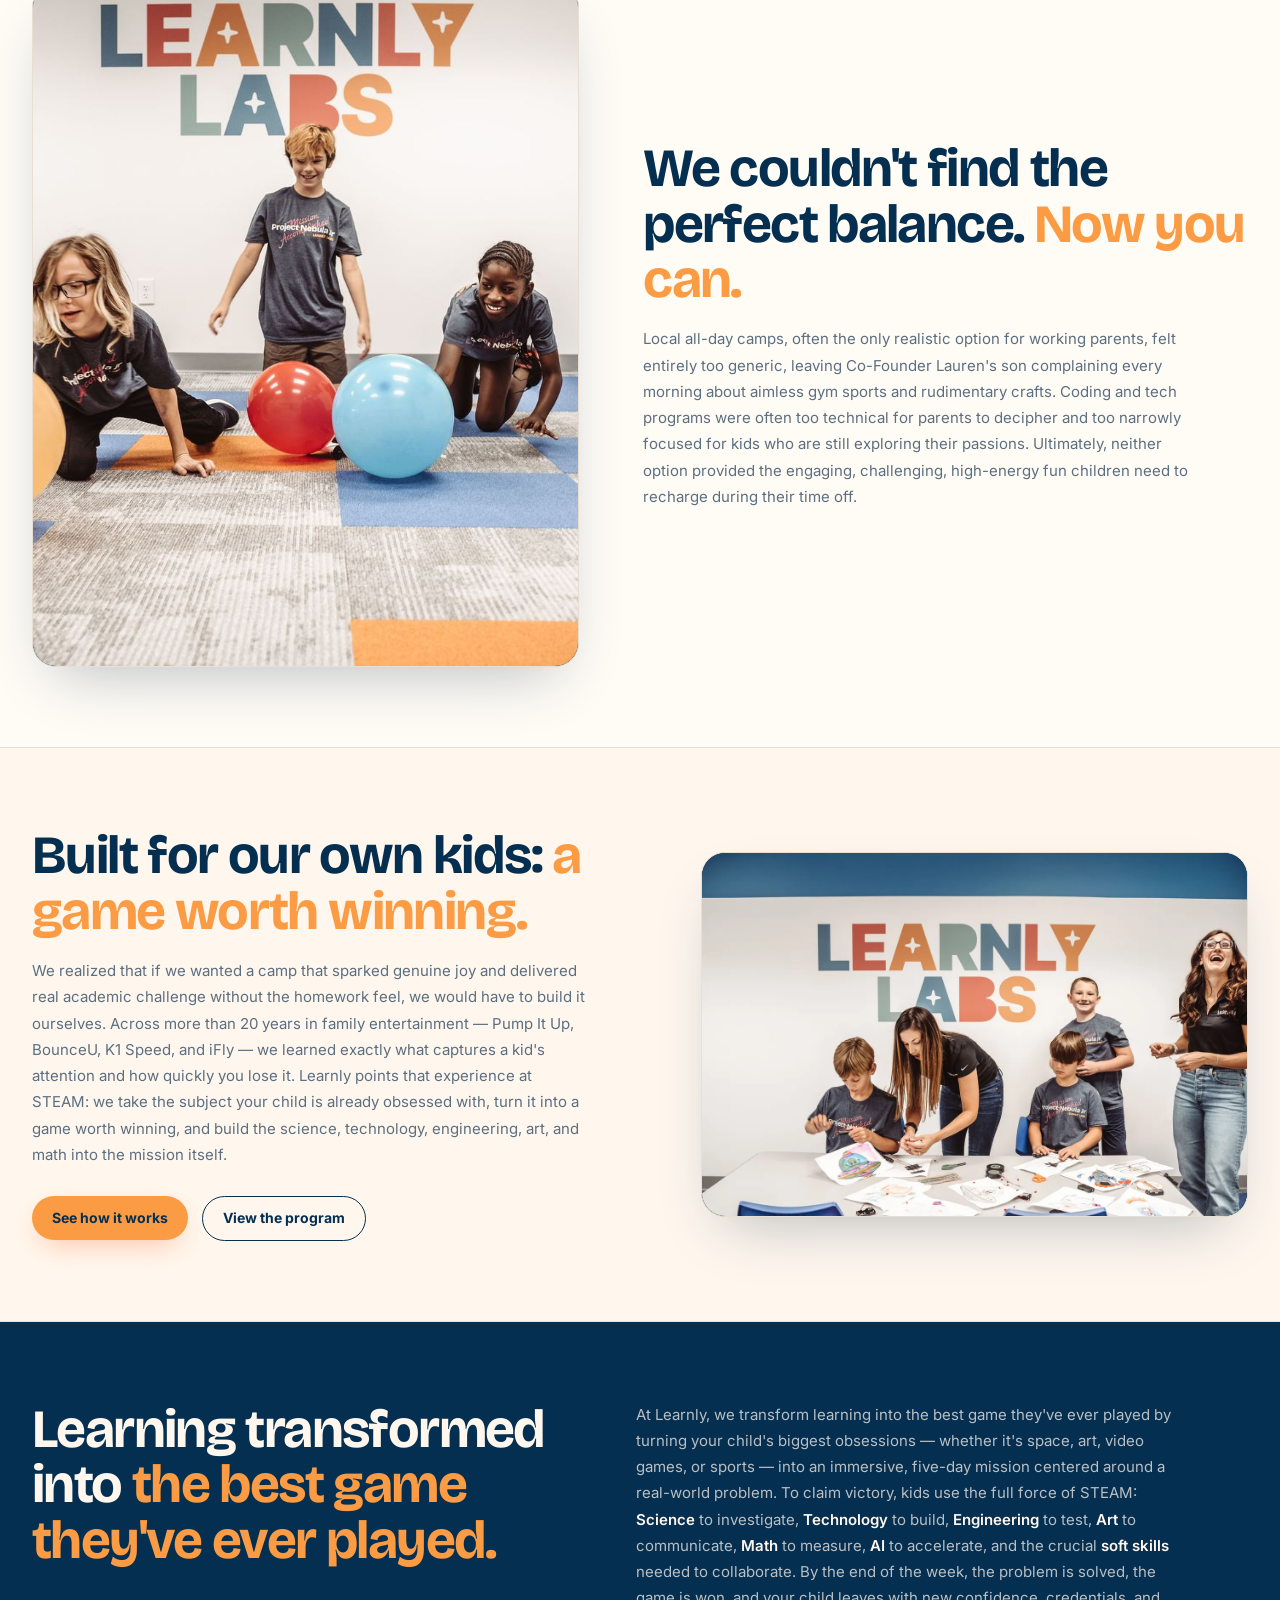
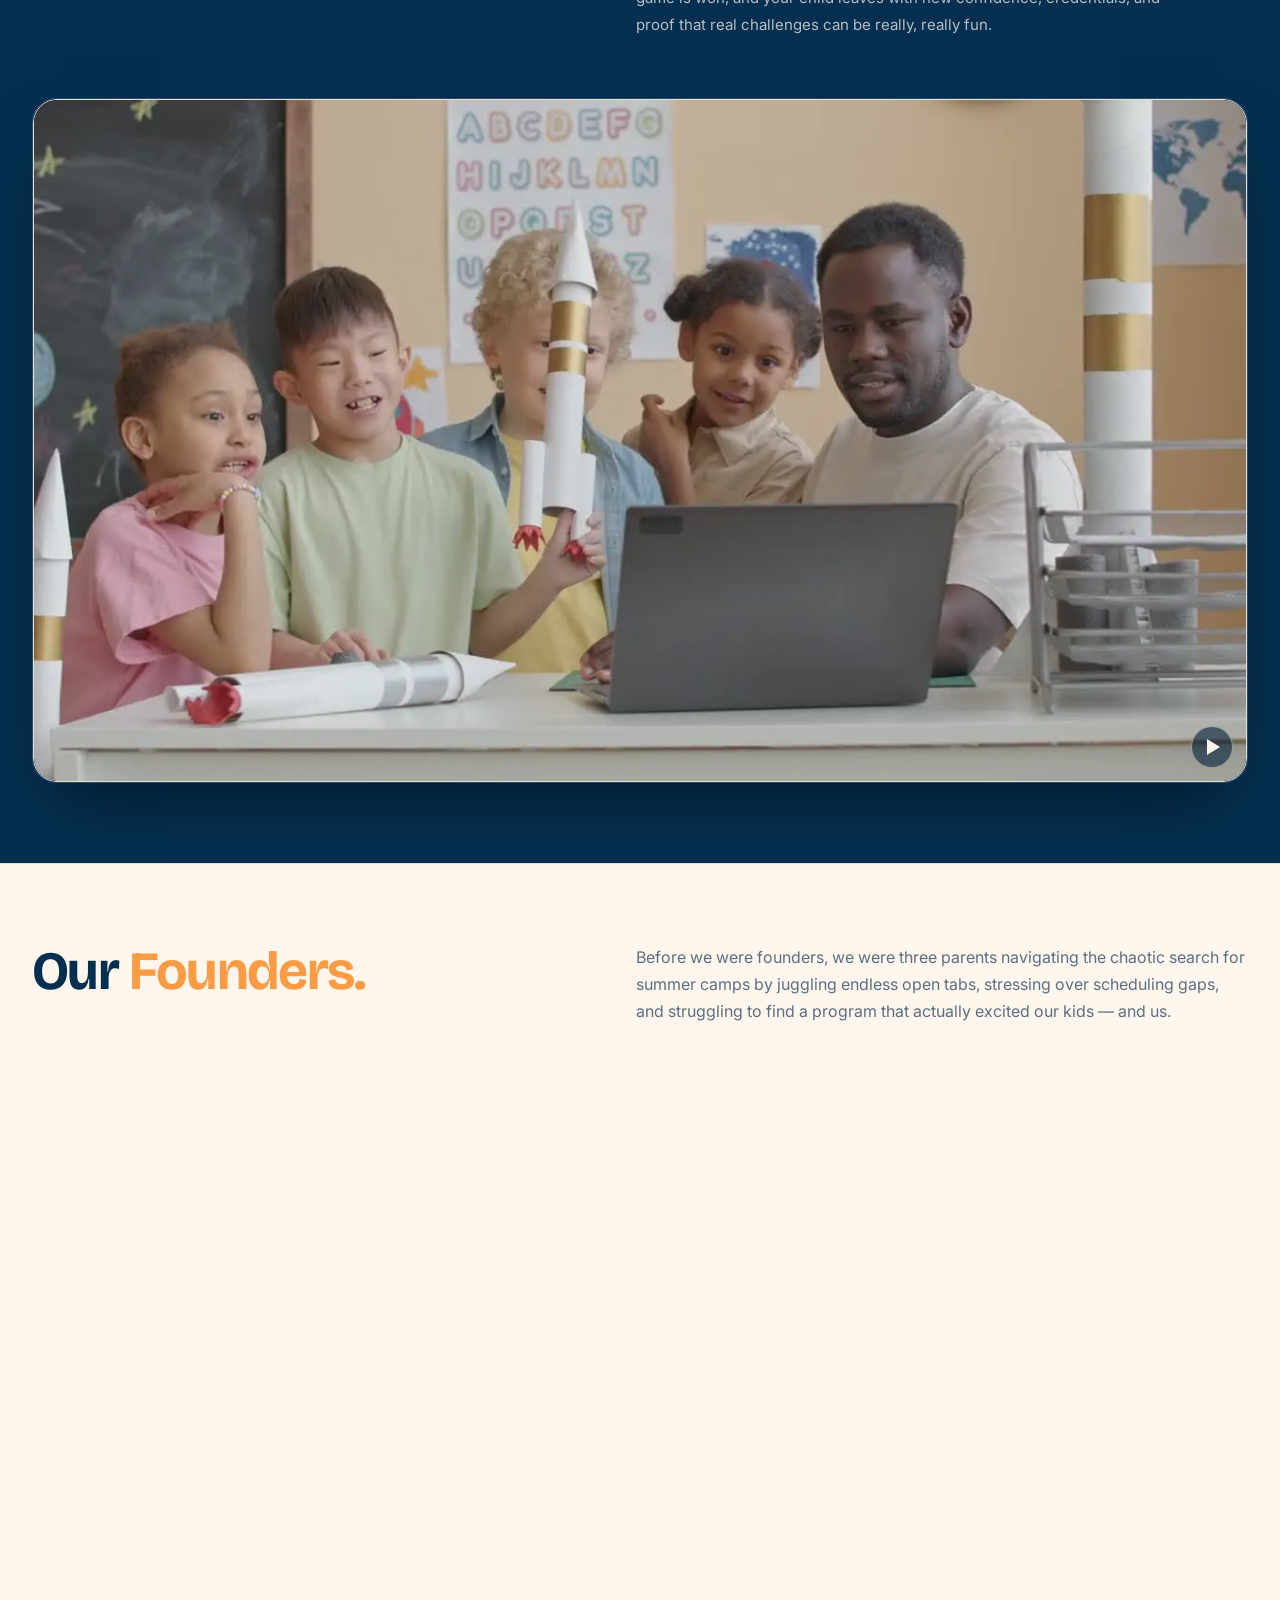
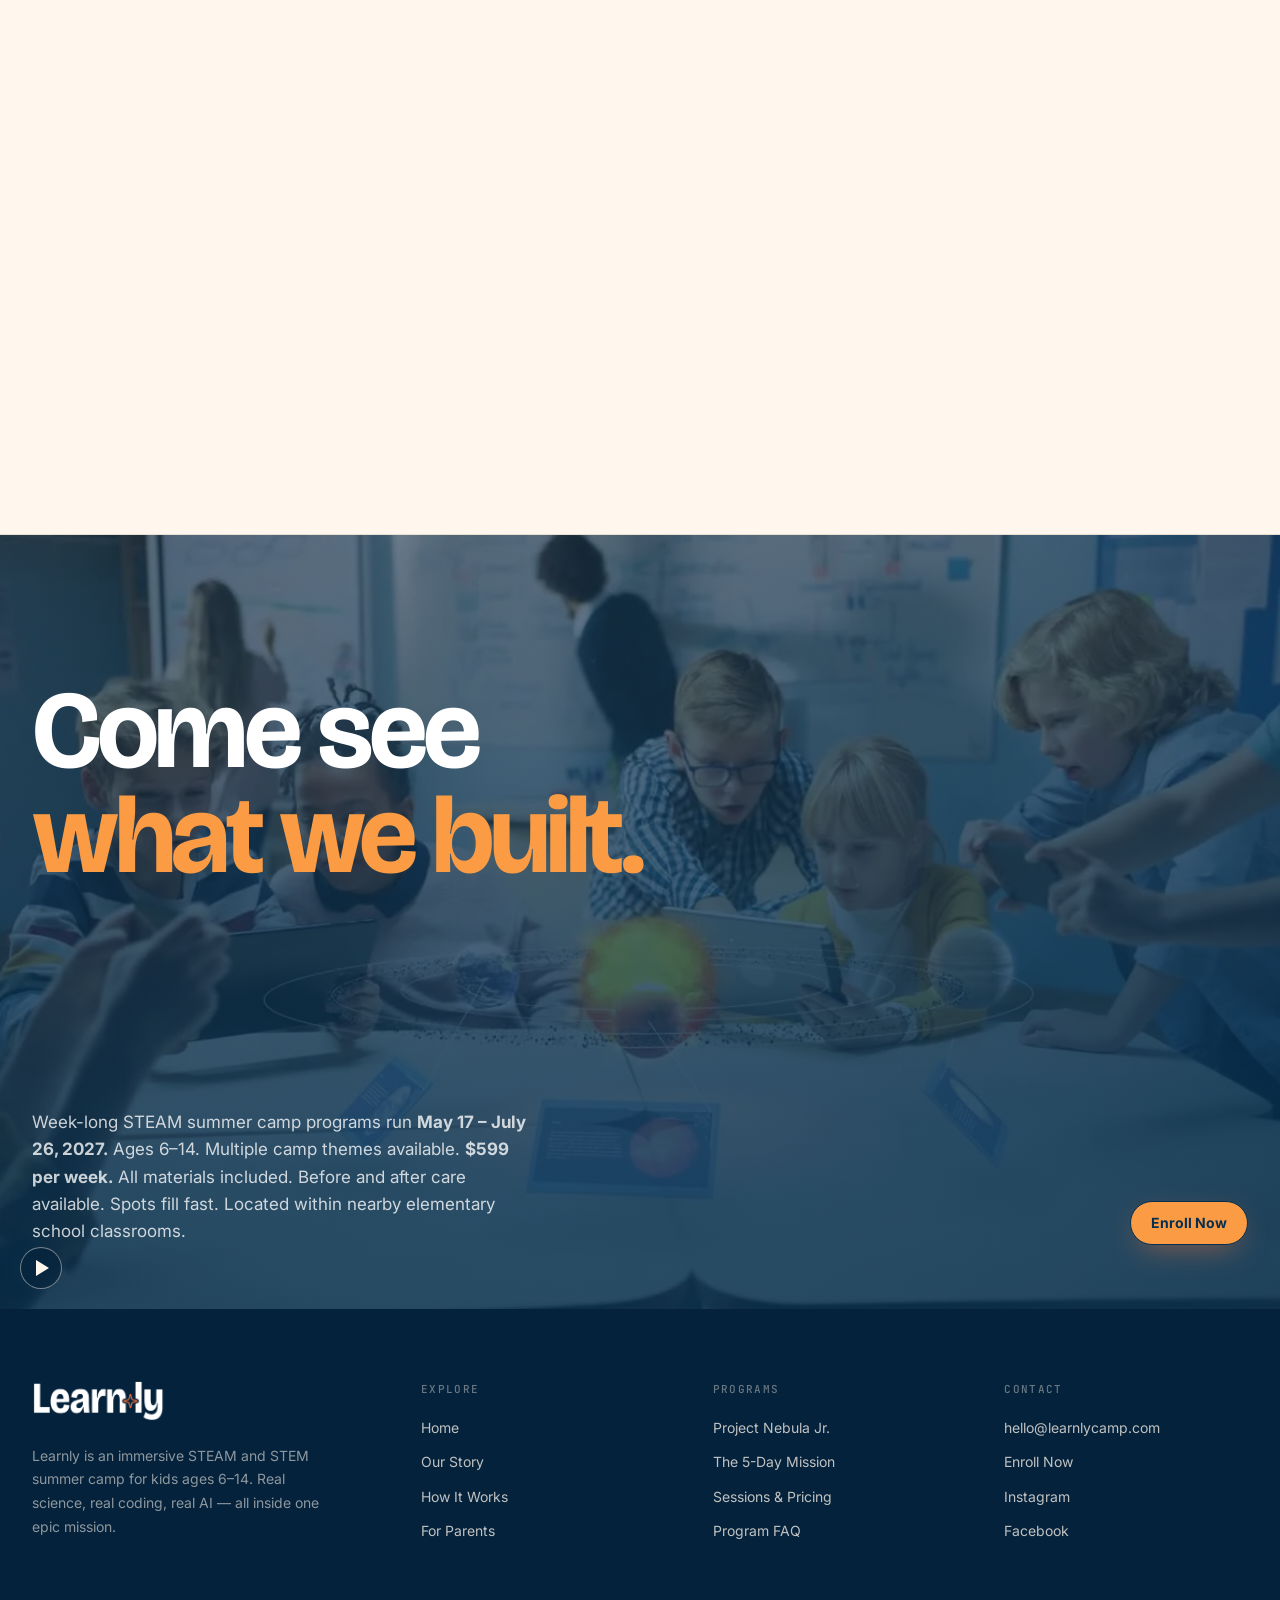
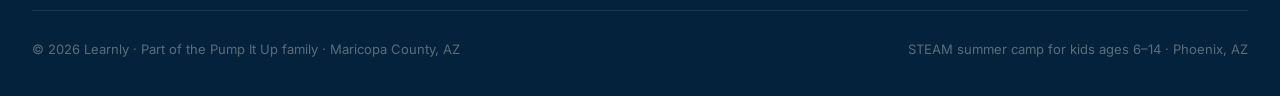
==== commit 68878b22: "newre one" ====
--- a/about.html
+++ b/about.html
@@ -2,6 +2,7 @@
 <html lang="en">
 <head>
 <meta charset="UTF-8">
+<meta name="robots" content="noindex">
 <meta name="viewport" content="width=device-width, initial-scale=1.0">
 <title>Our Story — Why We Built Learnly | Learnly</title>
 <meta name="description" content="Why we built Learnly: the gap we kept hitting as parents, the camp we built instead, and the three founders behind it.">
@@ -11,10 +12,13 @@
 <link rel="preconnect" href="https://fonts.googleapis.com">
 <link rel="preconnect" href="https://fonts.gstatic.com" crossorigin>
 <link href="https://fonts.googleapis.com/css2?family=Bricolage+Grotesque:opsz,wght@12..96,400;12..96,500;12..96,700;12..96,800&family=Inter:ital,wght@0,400;0,500;0,600;0,700;1,400&family=JetBrains+Mono:wght@400;500&display=swap" rel="stylesheet">
+<link rel="stylesheet" href="css/learnly.css">
 <link rel="stylesheet" href="css/about.css">
-<link rel="stylesheet" href="css/learnly.css">
+<script>document.documentElement.classList.add('js');</script>
 </head>
 <body>
+
+<a class="skip-link" href="#main">Skip to content</a>
 
 <div class="scroll-progress" aria-hidden="true"></div>
 
@@ -24,6 +28,7 @@
     <span class="nav-program">Our Story</span>
     <div class="nav-links">
       <a href="index.html">Home</a>
+      <a href="about.html" aria-current="page">Our Story</a>
       <a href="#promise">The Promise</a>
       <a href="#origin">The Gap</a>
       <a href="#game">The Game</a>
@@ -42,6 +47,7 @@
 <div class="mobile-menu" id="mobile-menu">
   <nav class="mobile-menu-links" aria-label="Mobile">
     <a href="index.html">Home</a>
+    <a href="about.html" aria-current="page">Our Story</a>
     <a href="#promise">The Promise</a>
     <a href="#origin">The Gap</a>
     <a href="#game">The Game</a>
@@ -51,21 +57,21 @@
   <a href="index.html#enroll" class="btn btn-orange mobile-menu-cta">Enroll Now</a>
 </div>
 
+<main id="main">
+
 <header class="story-hero">
   <div class="container">
     <div class="story-hero-grid">
       <div class="story-hero-copy">
-        <h1 data-split>
-          <span class="split-line">Our</span>
-          <span class="split-line"><em>Story.</em></span>
-        </h1>
+        <h1 data-split><span class="split-sr">Our Story.</span><span class="split-line" aria-hidden="true">Our</span><span class="split-line" aria-hidden="true"><em>Story.</em></span></h1>
         <div class="story-hero-side">
           <p data-reveal>Driven by the struggle to find a full-day camp program that balanced genuine fun with meaningful challenges and learning, we leveraged our background in family entertainment to build our own solution.</p>
           <p class="delay-1" data-reveal>We created Learnly to transform kids' passions into immersive, STEAM-powered games — simultaneously delivering the thrilling summer break children crave and the meaningful educational enrichment parents want them to have.</p>
         </div>
       </div>
       <figure class="story-hero-photo" data-reveal="right">
-        <img src="assets/about-hero.webp" alt="Learnly founders Lauren Tebbenhoff and Matt Moder standing in front of three Project Nebula Jr. mission posters" width="1280" height="853">
+        <img src="assets/about-hero.webp" alt="Learnly co-founders Lauren Moreno and Matt Moder standing in front of three Project Nebula Jr. mission posters" width="1280" height="853">
+        <figcaption class="photo-callout">Co-Founders, Lauren Moreno &amp; Matt Moder</figcaption>
       </figure>
     </div>
   </div>
@@ -131,11 +137,14 @@
     </div>
 
     <div class="method-media" data-reveal>
-      <div class="video-frame ratio-video" data-cursor="Play" data-lightbox="assets/hero-loop.mp4" role="button" tabindex="0" aria-label="Play the Learnly mission video">
-        <video autoplay muted loop playsinline preload="none" aria-label="A Learnly mission in progress">
-          <source src="assets/hero-loop.mp4" type="video/mp4">
+      <div class="video-frame ratio-video" data-cursor="Play" data-lightbox="assets/nebula-days.mp4" role="button" tabindex="0" aria-label="Play the Learnly mission video">
+        <video autoplay muted loop playsinline preload="none" poster="assets/poster-mission.webp" data-video-toggle>
+          <source src="assets/nebula-days.mp4" type="video/mp4">
         </video>
       </div>
+      <button type="button" class="video-toggle" data-video-control aria-label="Pause video">
+        <span class="video-toggle-icon" aria-hidden="true"></span>
+      </button>
     </div>
   </div>
 </section>
@@ -150,11 +159,11 @@
 
       <article class="founder">
         <div class="founder-photo">
-          <img src="assets/founder-lauren.webp" alt="Lauren Tebbenhoff, Learnly co-founder" loading="lazy">
+          <img src="assets/founder-lauren.webp" alt="Lauren Moreno, Learnly co-founder" loading="lazy">
         </div>
         <div class="founder-body">
           <div class="founder-head">
-            <h3 class="founder-name">Lauren Tebbenhoff</h3>
+            <h3 class="founder-name">Lauren Moreno</h3>
             <span class="founder-role">Cofounder and a determined mom</span>
           </div>
           <p class="founder-bio">As a full-time working mom to an active 8-year-old son, I knew the camp struggle firsthand. I was tired of paying a premium for stale, repetitive programs only to be met with daily complaints, a cycle that left me battling heavy working-parent guilt. I wanted a camp where my son could genuinely have fun while getting the brain-building challenges he needed. I've been working with families since high school — from day cares, to family entertainment, to supplemental education — and I knew there was a niche for families that was needed. That frustration became the spark for Learnly.</p>
@@ -175,8 +184,8 @@
       </article>
 
       <article class="founder">
-        <div class="founder-photo founder-photo--mono" aria-hidden="true">
-          <span class="founder-monogram">DT</span>
+        <div class="founder-photo">
+          <img src="assets/founder-david.webp" alt="David Tedesco, Learnly co-founder" loading="lazy">
         </div>
         <div class="founder-body">
           <div class="founder-head">
@@ -193,9 +202,12 @@
 
 <section class="cta-hero">
   <div class="cta-hero-media">
-    <video autoplay muted loop playsinline preload="none" aria-hidden="true">
+    <video autoplay muted loop playsinline preload="none" poster="assets/poster-cta.webp" aria-hidden="true" data-video-toggle>
       <source src="assets/hero-loop.mp4" type="video/mp4">
     </video>
+    <button type="button" class="video-toggle video-toggle--cta" data-video-control aria-label="Pause background video">
+      <span class="video-toggle-icon" aria-hidden="true"></span>
+    </button>
   </div>
   <div class="cta-hero-content">
     <h2 class="cta-hero-heading" data-split>
@@ -203,11 +215,13 @@
       <span class="split-line"><em class="custom">what we built.</em></span>
     </h2>
     <div class="cta-hero-bottom">
-      <p data-reveal>Five days. One mission. A kid who can't stop talking about it on the drive home. Week-long programs run <strong>May 18 – July 24, 2026.</strong> Ages 6–14.</p>
+      <p data-reveal>Week-long STEAM summer camp programs run <strong>May 17 – July 26, 2027.</strong> Ages 6–14. Multiple camp themes available. <strong>$599 per week.</strong> All materials included. Before and after care available. Spots fill fast. Located within nearby elementary school classrooms.</p>
       <a href="index.html#enroll" class="btn btn-orange delay-1" data-reveal>Enroll Now</a>
     </div>
   </div>
 </section>
+
+</main>
 
 <footer>
   <div class="container">
--- a/css/learnly.css
+++ b/css/learnly.css
@@ -686,6 +686,86 @@
   }
 }
 
+.skip-link {
+  position: absolute;
+  left: 16px;
+  top: -200px;
+  z-index: 200;
+  background: var(--navy);
+  color: var(--cream);
+  font-family: var(--font-body);
+  font-weight: 700;
+  font-size: 15px;
+  padding: 13px 22px;
+  border-radius: 999px;
+  text-decoration: none;
+  transition: top 0.25s var(--ease-out);
+}
+
+.skip-link:focus {
+  top: 16px;
+}
+
+.split-sr {
+  position: absolute;
+  width: 1px;
+  height: 1px;
+  margin: -1px;
+  padding: 0;
+  overflow: hidden;
+  clip-path: inset(50%);
+  white-space: nowrap;
+  border: 0;
+}
+
+.video-toggle {
+  position: absolute;
+  right: 14px;
+  bottom: 14px;
+  z-index: 5;
+  width: 42px;
+  height: 42px;
+  display: flex;
+  align-items: center;
+  justify-content: center;
+  border: 1.5px solid rgba(255, 247, 238, 0.45);
+  border-radius: 999px;
+  background: rgba(4, 34, 59, 0.6);
+  color: var(--cream);
+  cursor: pointer;
+  transition: background 0.3s, border-color 0.3s, transform 0.3s var(--ease-out);
+}
+
+.video-toggle:hover {
+  background: var(--orange);
+  border-color: var(--orange);
+  color: var(--navy);
+  transform: translateY(-2px);
+}
+
+.video-toggle-icon {
+  width: 12px;
+  height: 14px;
+  border-left: 4px solid currentColor;
+  border-right: 4px solid currentColor;
+}
+
+.video-toggle.is-paused .video-toggle-icon {
+  width: 0;
+  height: 0;
+  border-left: 13px solid currentColor;
+  border-right: 0;
+  border-top: 8px solid transparent;
+  border-bottom: 8px solid transparent;
+  margin-left: 3px;
+}
+
+.video-toggle--cta {
+  right: auto;
+  left: 20px;
+  bottom: 20px;
+}
+
 [data-split] .split-line {
   display: block;
   overflow: hidden;
@@ -695,6 +775,9 @@
 
 [data-split] .split-inner {
   display: block;
+}
+
+.js [data-split] .split-inner {
   transform: translateY(110%);
   clip-path: inset(0 0 100% 0);
   transition: transform 1.3s var(--ease-out), clip-path 1.3s var(--ease-out);
@@ -705,45 +788,45 @@
   clip-path: inset(-0.2em 0 -0.2em 0);
 }
 
-[data-reveal] {
+.js [data-reveal] {
   opacity: 0;
   transform: translateY(36px);
   transition: opacity 0.9s var(--ease-out), transform 0.9s var(--ease-out);
   transition-delay: var(--d, 0s);
 }
 
-[data-reveal="left"] {
+.js [data-reveal="left"] {
   transform: translateX(-44px);
 }
 
-[data-reveal="right"] {
+.js [data-reveal="right"] {
   transform: translateX(44px);
 }
 
-[data-reveal="scale"] {
+.js [data-reveal="scale"] {
   transform: scale(0.92);
 }
 
-[data-reveal="blur"] {
+.js [data-reveal="blur"] {
   transform: translateY(28px);
   transition: opacity 1.4s var(--ease-out), transform 1.4s var(--ease-out);
   transition-delay: var(--d, 0s);
 }
 
-[data-reveal].in {
+.js [data-reveal].in {
   opacity: 1;
   transform: none;
   filter: none;
 }
 
-[data-stagger] > * {
+.js [data-stagger] > * {
   opacity: 0;
   transform: translateY(30px);
   transition: opacity 0.8s var(--ease-out), transform 0.8s var(--ease-out);
   transition-delay: calc(var(--i, 0) * 90ms);
 }
 
-[data-stagger].in > * {
+.js [data-stagger].in > * {
   opacity: 1;
   transform: none;
 }
@@ -1648,6 +1731,7 @@
 }
 
 .video-frame {
+  position: relative;
   border-radius: var(--radius-l);
   overflow: hidden;
   background: var(--navy);
@@ -1690,9 +1774,9 @@
     scroll-behavior: auto;
   }
 
-  [data-reveal],
-  [data-stagger] > *,
-  [data-split] .split-inner {
+  .js [data-reveal],
+  .js [data-stagger] > *,
+  .js [data-split] .split-inner {
     opacity: 1 !important;
     transform: none !important;
     clip-path: none !important;
@@ -1927,11 +2011,11 @@
 }
 
 @media (max-width: 600px) {
-  [data-reveal="left"] {
+  .js [data-reveal="left"] {
     transform: translateX(-20px);
   }
 
-  [data-reveal="right"] {
+  .js [data-reveal="right"] {
     transform: translateX(20px);
   }
 }
--- a/css/about.css
+++ b/css/about.css
@@ -1,3 +1,27 @@
+h1 em,
+h2 em {
+  font-style: normal;
+  font-weight: 700;
+  color: var(--orange);
+}
+
+.photo-callout {
+  position: absolute;
+  left: 18px;
+  bottom: 18px;
+  z-index: 2;
+  font-family: var(--font-mono);
+  font-size: 11px;
+  font-weight: 500;
+  text-transform: uppercase;
+  letter-spacing: 0.09em;
+  color: var(--navy);
+  background: var(--cream);
+  border-radius: 999px;
+  padding: 10px 18px;
+  box-shadow: 0 12px 28px -12px rgba(0, 0, 0, 0.55);
+}
+
 .story-hero {
   background: var(--navy-deep);
   padding: clamp(140px, 17vh, 190px) 0 clamp(64px, 9vh, 104px);
@@ -171,6 +195,7 @@
 }
 
 .method-media {
+  position: relative;
   border-radius: var(--radius-l);
   overflow: hidden;
   border: 1.5px solid rgba(255, 247, 238, 0.14);
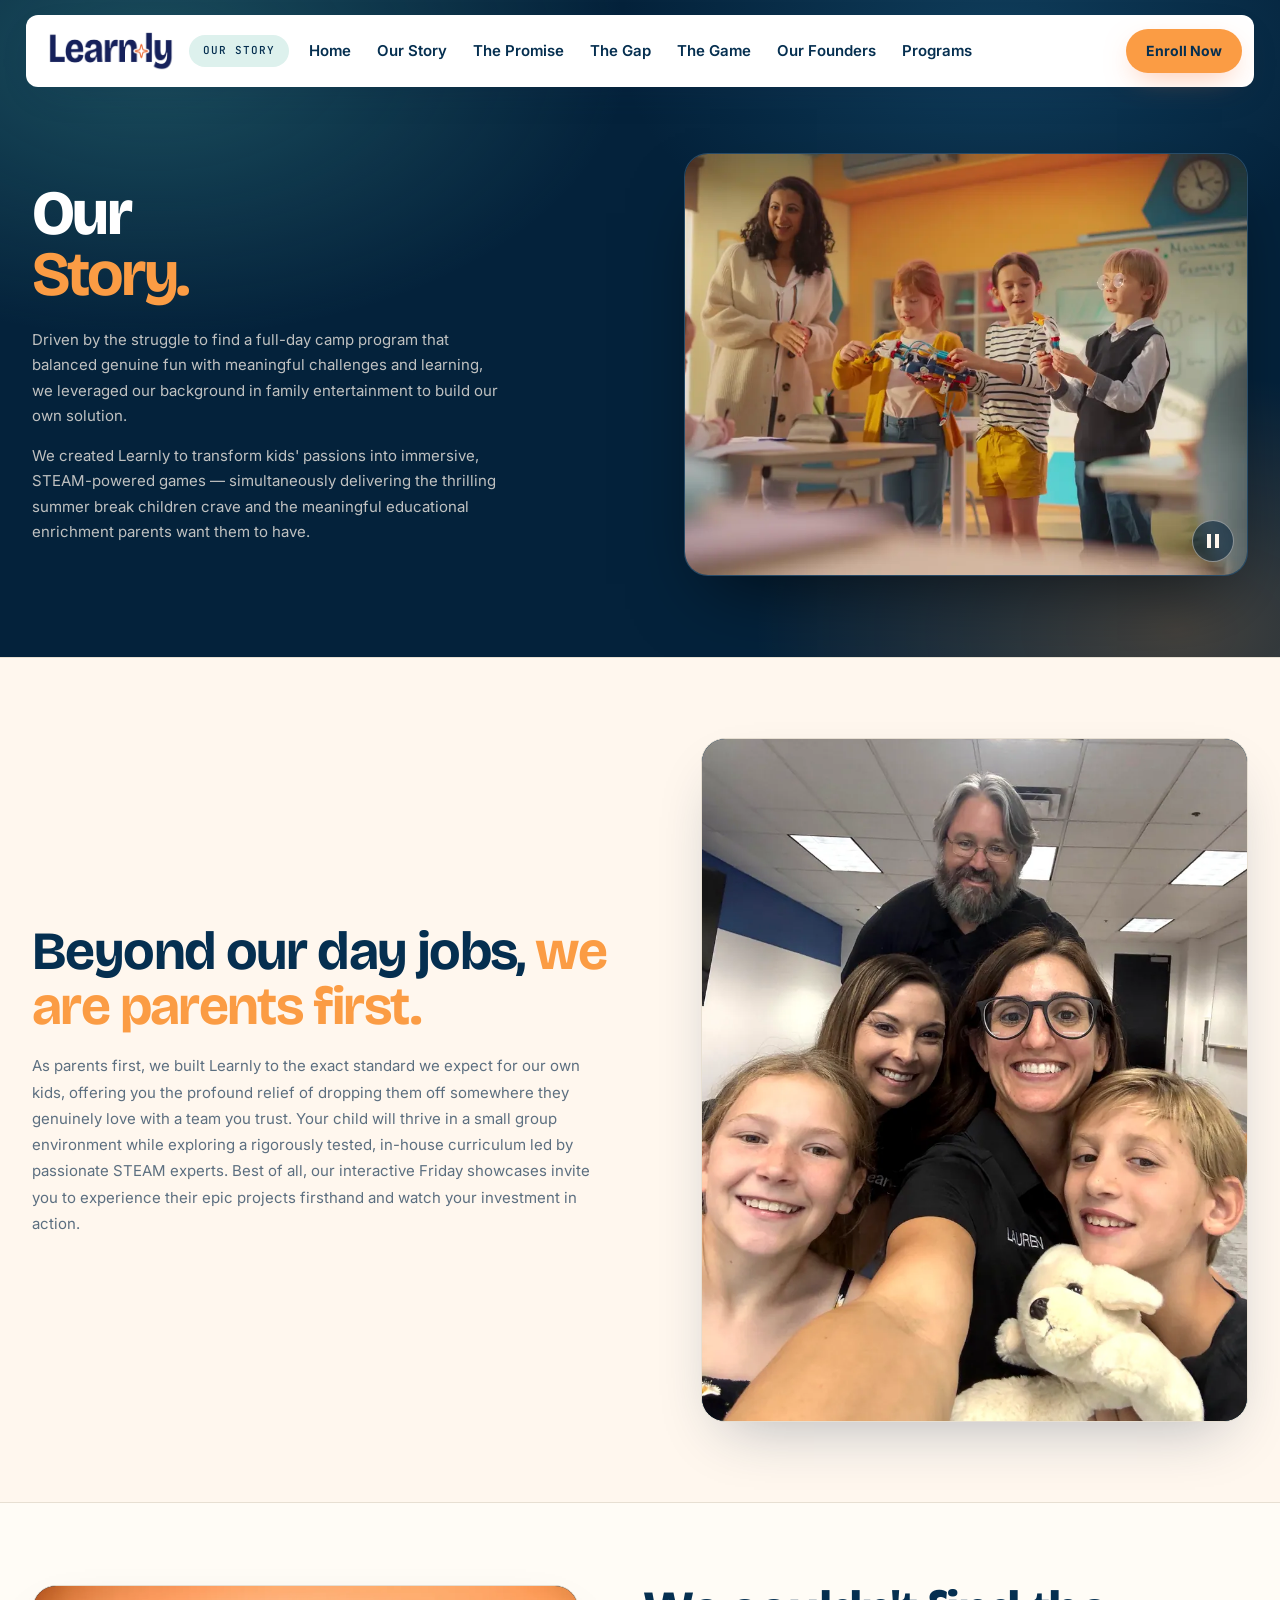
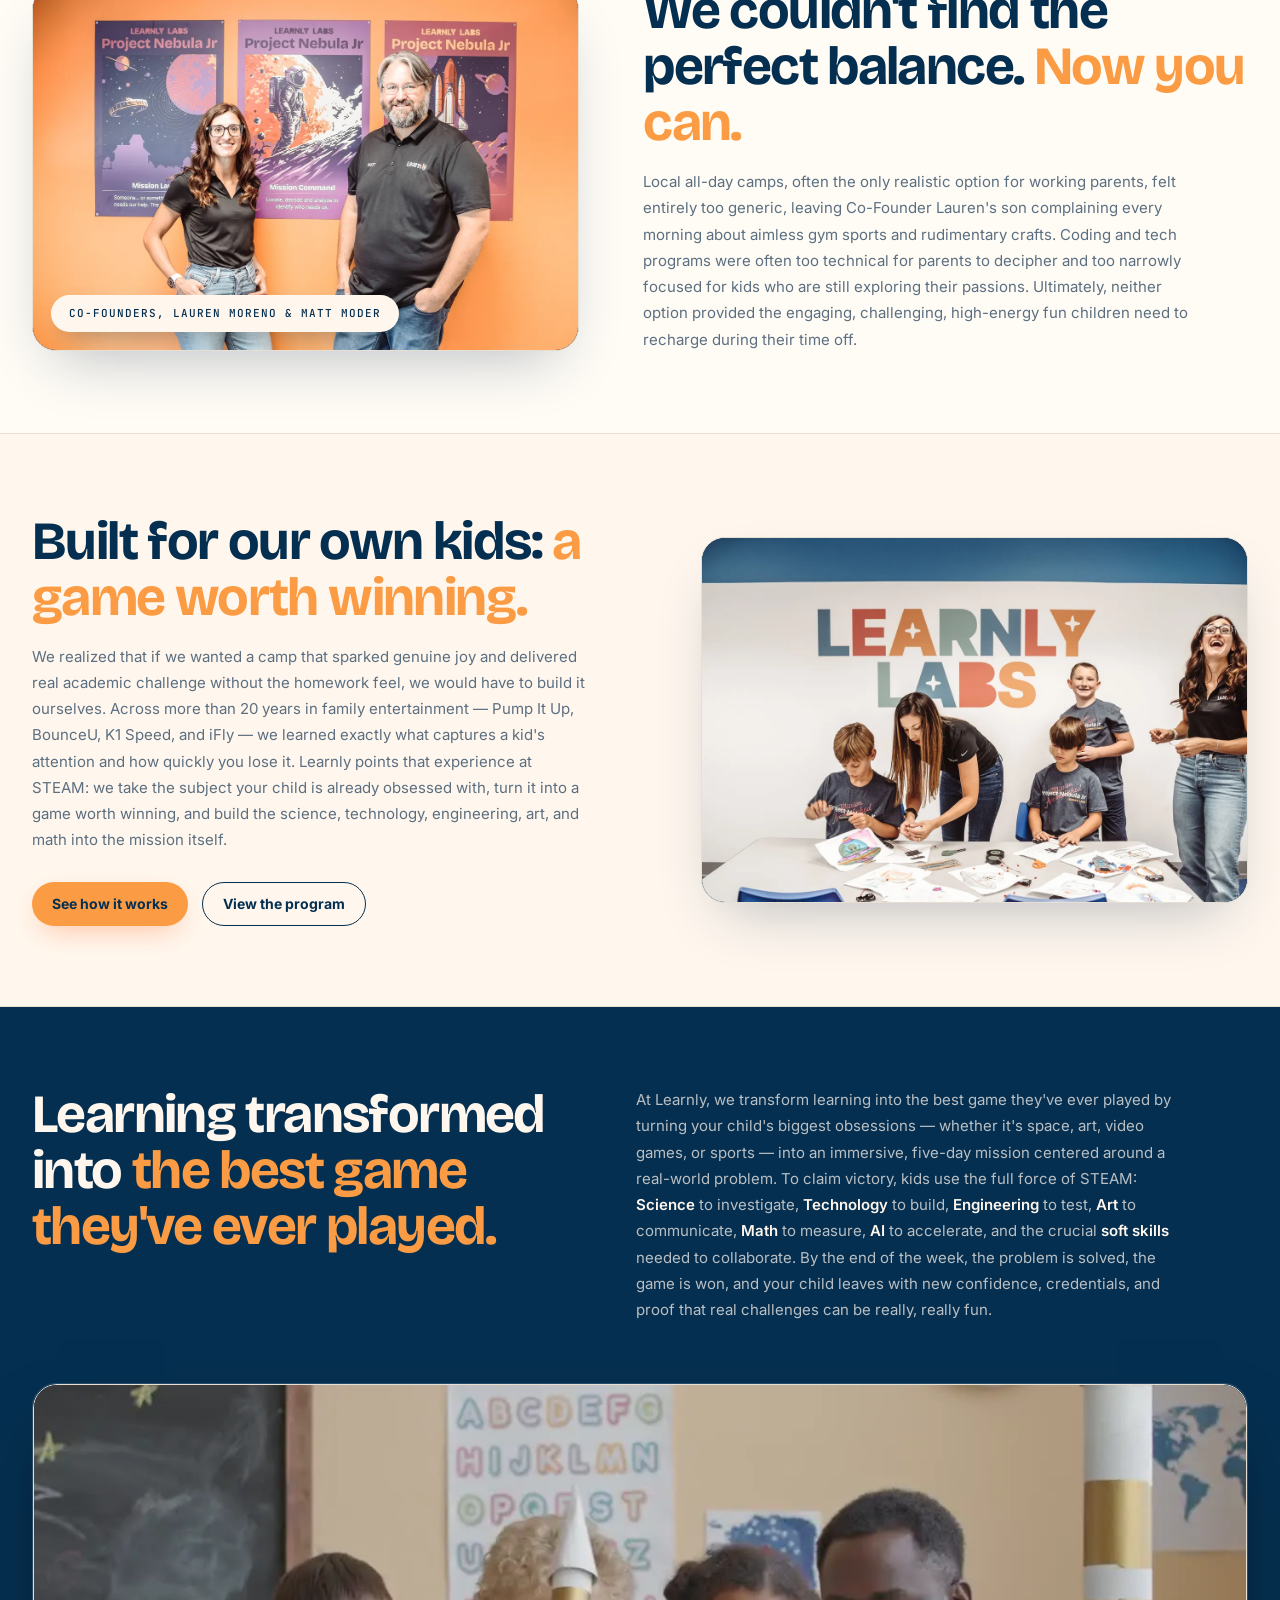
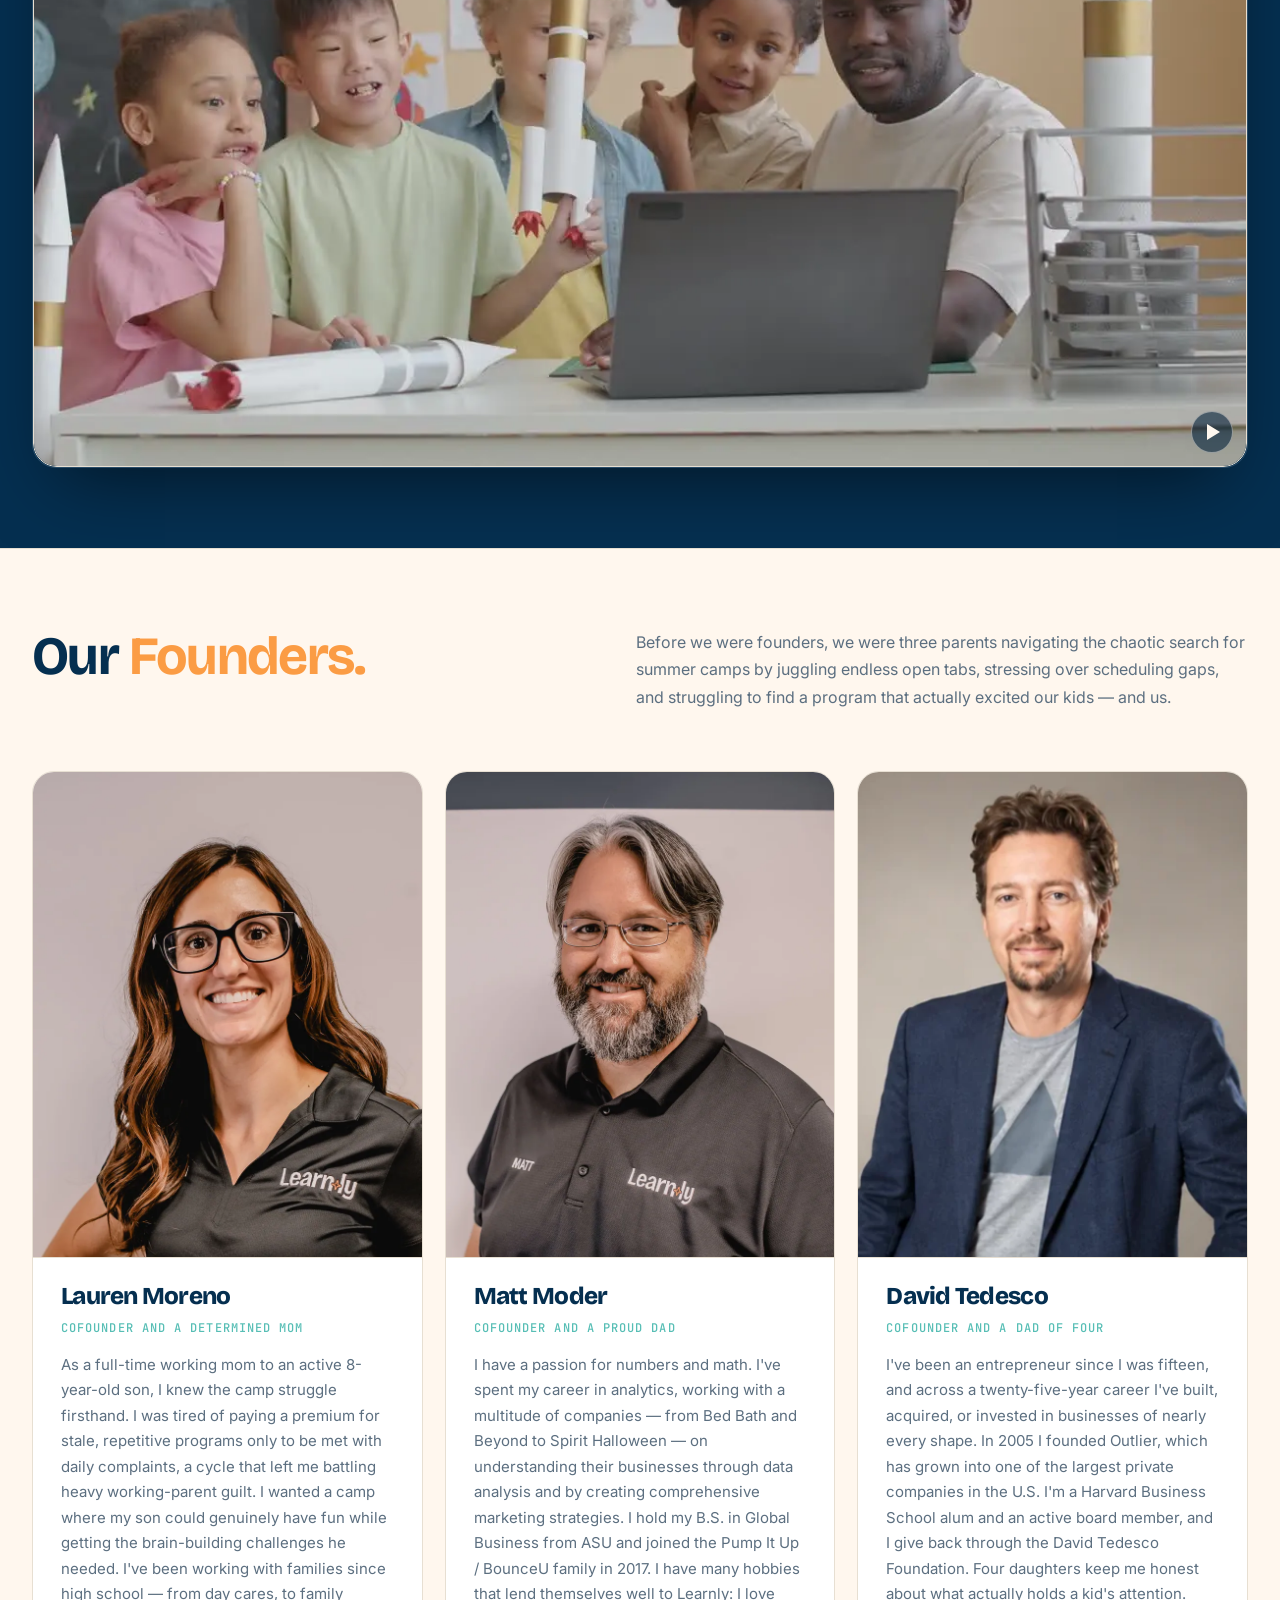
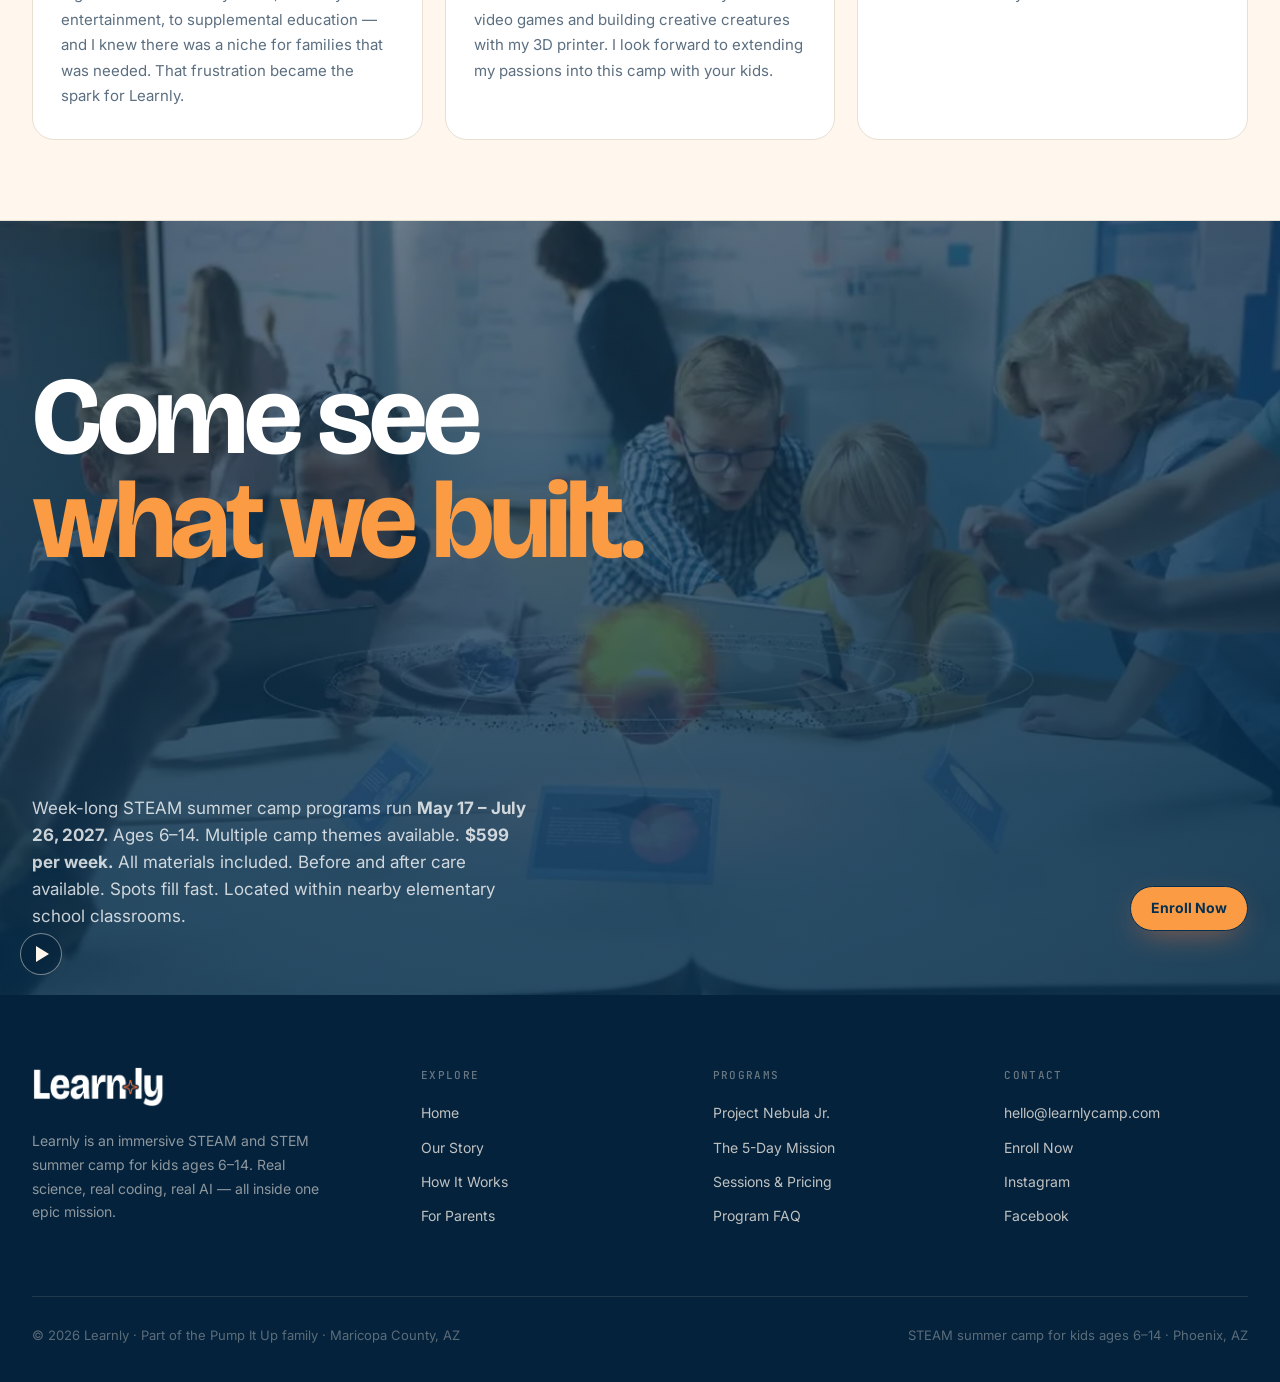
==== commit 8c4937e5: "newer one" ====
--- a/about.html
+++ b/about.html
@@ -69,10 +69,16 @@
           <p class="delay-1" data-reveal>We created Learnly to transform kids' passions into immersive, STEAM-powered games — simultaneously delivering the thrilling summer break children crave and the meaningful educational enrichment parents want them to have.</p>
         </div>
       </div>
-      <figure class="story-hero-photo" data-reveal="right">
-        <img src="assets/about-hero.webp" alt="Learnly co-founders Lauren Moreno and Matt Moder standing in front of three Project Nebula Jr. mission posters" width="1280" height="853">
-        <figcaption class="photo-callout">Co-Founders, Lauren Moreno &amp; Matt Moder</figcaption>
-      </figure>
+      <div class="story-hero-media" data-reveal="right">
+        <div class="story-hero-video">
+          <video autoplay muted loop playsinline preload="none" poster="assets/poster-story.webp" data-video-toggle aria-label="Learnly campers building in the classroom">
+            <source src="assets/educators.mp4" type="video/mp4">
+          </video>
+        </div>
+        <button type="button" class="video-toggle" data-video-control aria-label="Pause video">
+          <span class="video-toggle-icon" aria-hidden="true"></span>
+        </button>
+      </div>
     </div>
   </div>
 </header>
@@ -97,8 +103,9 @@
   <div class="container">
     <div class="split-two split-two--media-first" data-reveal>
       <div class="split-media">
-        <figure class="photo-frame photo-frame--portrait">
-          <img src="assets/learnly-labs.jpg" alt="Kids racing balloon-powered cars across the Learnly Labs floor" loading="lazy">
+        <figure class="photo-frame">
+          <img src="assets/about-hero.webp" alt="Learnly co-founders Lauren Moreno and Matt Moder standing in front of three Project Nebula Jr. mission posters" width="1280" height="853" loading="lazy">
+          <figcaption class="photo-callout">Co-Founders, Lauren Moreno &amp; Matt Moder</figcaption>
         </figure>
       </div>
       <div class="split-copy-col">
--- a/css/about.css
+++ b/css/about.css
@@ -75,9 +75,12 @@
   margin-top: 14px;
 }
 
-.story-hero-photo {
-  position: relative;
-  margin: 0;
+.story-hero-media {
+  position: relative;
+}
+
+.story-hero-video {
+  position: relative;
   border-radius: var(--radius-l);
   overflow: hidden;
   aspect-ratio: 4 / 3;
@@ -86,7 +89,7 @@
   box-shadow: 0 34px 70px -26px rgba(0, 0, 0, 0.6);
 }
 
-.story-hero-photo img {
+.story-hero-video video {
   width: 100%;
   height: 100%;
   object-fit: cover;
